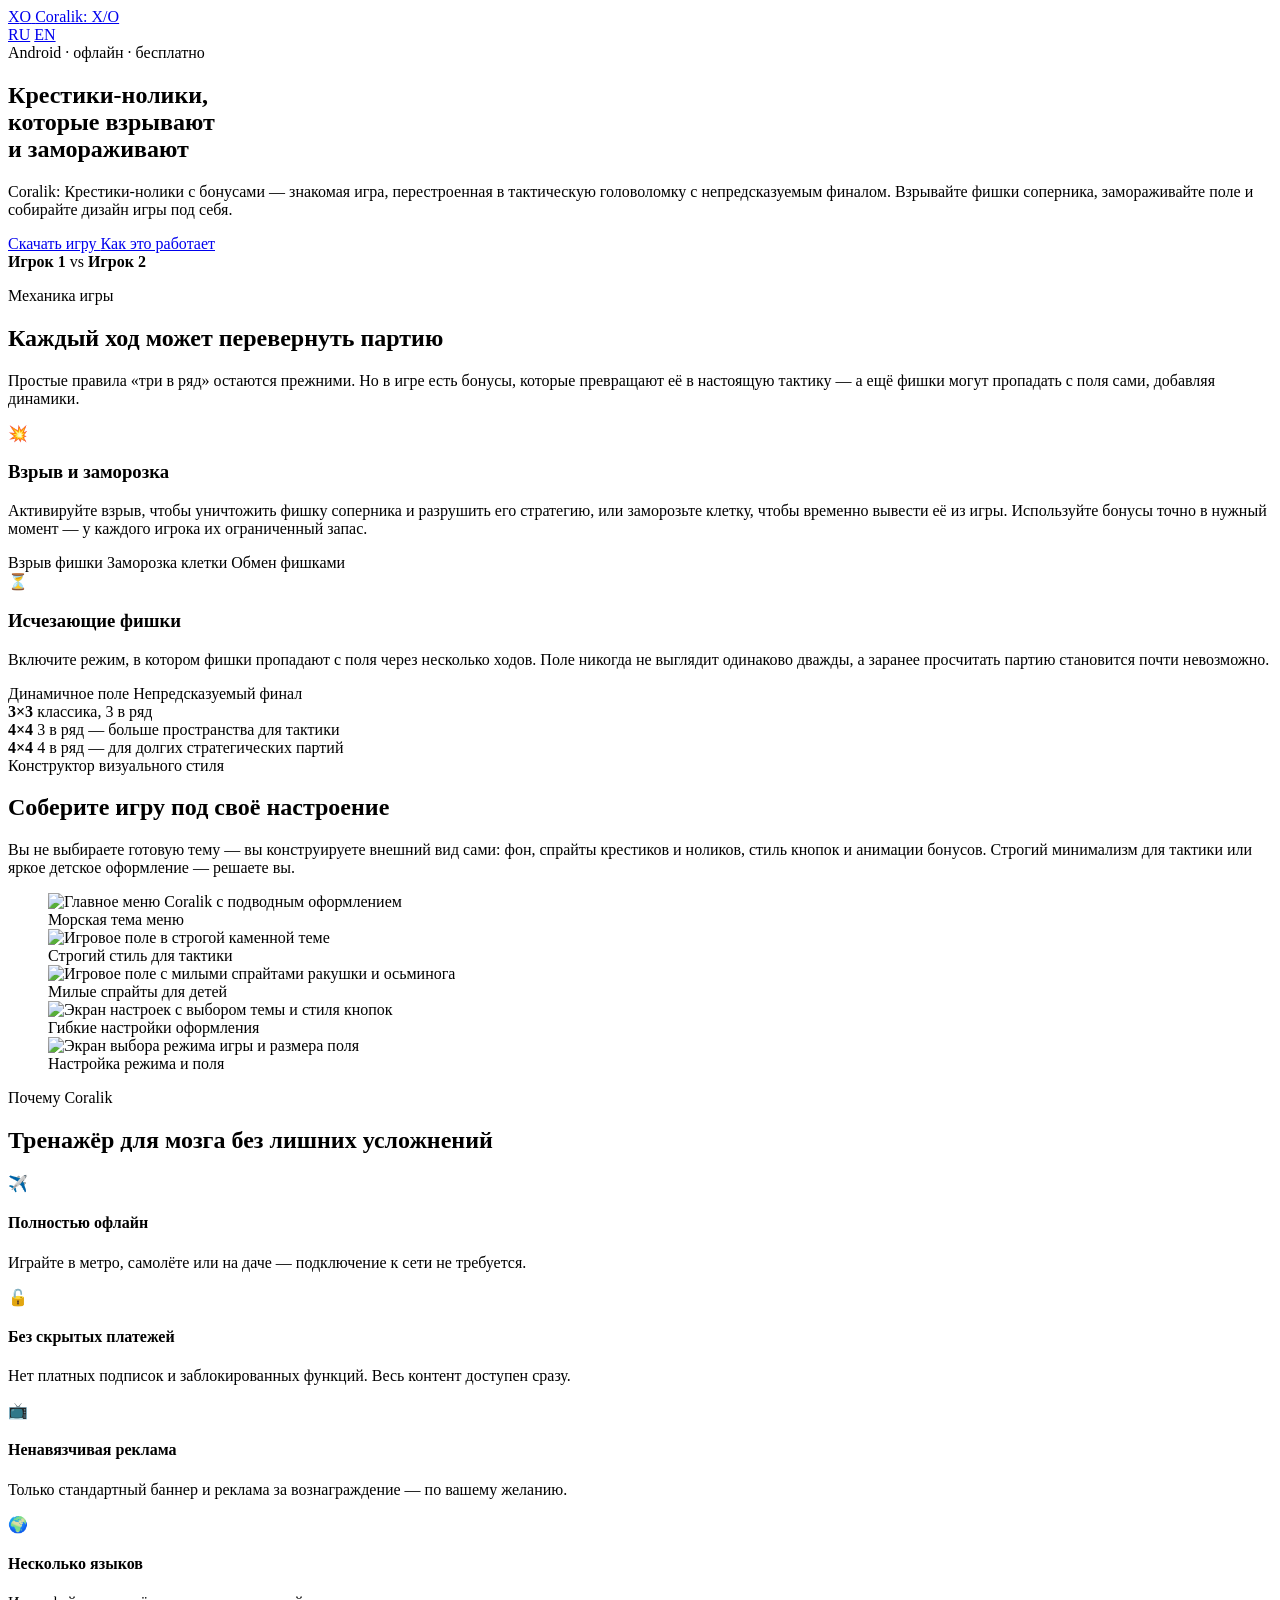
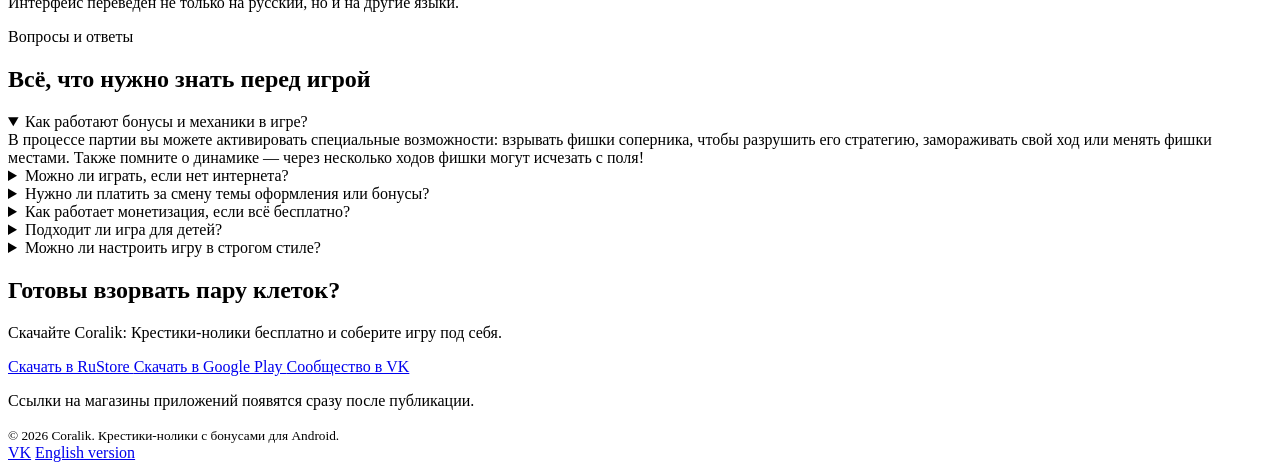
==== index.html @ 9062f8bc "Add files via upload" ====
<!doctype html>
<html lang="ru">
<head>
<meta charset="utf-8">
<meta name="viewport" content="width=device-width, initial-scale=1">
<title>Coralik: Крестики-нолики — тактическая головоломка с бонусами</title>
<meta name="description" content="Coralik: Крестики-нолики — переосмысление классики с бонусами (взрыв, заморозка, обмен), полностью настраиваемым дизайном и игрой офлайн. Бесплатно, без скрытых платежей.">
<link rel="icon" href="data:,">
<link rel="alternate" hreflang="ru" href="index.html">
<link rel="alternate" hreflang="en" href="en.html">
<link rel="preconnect" href="https://fonts.googleapis.com">
<link rel="preconnect" href="https://fonts.gstatic.com" crossorigin>
<link href="https://fonts.googleapis.com/css2?family=Baloo+2:wght@500;700;800&family=Inter:wght@400;500;600;700&display=swap" rel="stylesheet">
<link rel="stylesheet" href="assets/style.css">
</head>
<body>

<header class="site-header">
  <div class="wrap">
    <a class="brand" href="#top">
      <span class="brand-mark"><span>X</span><span>O</span></span>
      <span class="brand-text">Coralik: X/O</span>
    </a>
    <nav class="lang-switch" aria-label="Выбор языка">
      <a href="index.html" class="active">RU</a>
      <a href="en.html">EN</a>
    </nav>
  </div>
</header>

<main id="top">

  <!-- ===================== HERO ===================== -->
  <section class="hero">
    <div class="wrap">
      <div class="hero-copy">
        <span class="eyebrow">Android · офлайн · бесплатно</span>
        <h1>Крестики-нолики,<br>которые <span class="hl">взрывают</span><br>и <span class="hl2">замораживают</span></h1>
        <p class="hero-sub">
          Coralik: Крестики-нолики с бонусами — знакомая игра, перестроенная в тактическую
          головоломку с непредсказуемым финалом. Взрывайте фишки соперника, замораживайте
          поле и собирайте дизайн игры под себя.
        </p>
        <div class="cta-row">
          <a class="btn btn-primary" href="#download">
            Скачать игру
          </a>
          <a class="btn btn-secondary" href="#how-it-works">
            Как это работает
          </a>
        </div>
      </div>

      <div class="demo-stage">
        <div class="demo-card">
          <div class="demo-label"><b>Игрок 1</b> vs <b>Игрок 2</b></div>
          <div class="demo-board" data-demo-board
               data-messages='["Обычный ход — как в классике…","…но у каждого есть бонусы.","Поле почти заполнено.","Взрыв! Фишка соперника уничтожена.","Заморозка остужает клетку на пару ходов.","И раунд начинается снова."]'>
            <div class="demo-cell"></div>
            <div class="demo-cell"></div>
            <div class="demo-cell"></div>
            <div class="demo-cell"></div>
            <div class="demo-cell"></div>
            <div class="demo-cell"></div>
            <div class="demo-cell"></div>
            <div class="demo-cell"></div>
            <div class="demo-cell"></div>
          </div>
          <p class="demo-footnote"></p>
        </div>
      </div>
    </div>
  </section>

  <div class="wrap"><div class="divider"></div></div>

  <!-- ===================== HOW IT WORKS / BONUSES ===================== -->
  <section id="how-it-works">
    <div class="wrap">
      <div class="section-head">
        <span class="eyebrow">Механика игры</span>
        <h2>Каждый ход может перевернуть партию</h2>
        <p>
          Простые правила «три в ряд» остаются прежними. Но в игре есть бонусы,
          которые превращают её в настоящую тактику — а ещё фишки могут пропадать
          с поля сами, добавляя динамики.
        </p>
      </div>

      <div class="modes-grid">
        <div class="mode-card solo">
          <div class="mode-icon">💥</div>
          <h3>Взрыв и заморозка</h3>
          <p>
            Активируйте взрыв, чтобы уничтожить фишку соперника и разрушить его стратегию,
            или заморозьте клетку, чтобы временно вывести её из игры. Используйте бонусы
            точно в нужный момент — у каждого игрока их ограниченный запас.
          </p>
          <div class="tag-row">
            <span class="tag">Взрыв фишки</span>
            <span class="tag">Заморозка клетки</span>
            <span class="tag">Обмен фишками</span>
          </div>
        </div>
        <div class="mode-card duo">
          <div class="mode-icon">⏳</div>
          <h3>Исчезающие фишки</h3>
          <p>
            Включите режим, в котором фишки пропадают с поля через несколько ходов.
            Поле никогда не выглядит одинаково дважды, а заранее просчитать партию
            становится почти невозможно.
          </p>
          <div class="tag-row">
            <span class="tag">Динамичное поле</span>
            <span class="tag">Непредсказуемый финал</span>
          </div>
        </div>
      </div>

      <div class="board-sizes">
        <div class="size-pill">
          <div class="grid-mini" style="grid-template-columns:repeat(3,1fr)">
            <div></div><div></div><div></div>
            <div></div><div></div><div></div>
            <div></div><div></div><div></div>
          </div>
          <b>3×3</b>
          <span>классика, 3 в ряд</span>
        </div>
        <div class="size-pill">
          <div class="grid-mini" style="grid-template-columns:repeat(4,1fr)">
            <div></div><div></div><div></div><div></div>
            <div></div><div></div><div></div><div></div>
            <div></div><div></div><div></div><div></div>
            <div></div><div></div><div></div><div></div>
          </div>
          <b>4×4</b>
          <span>3 в ряд — больше пространства для тактики</span>
        </div>
        <div class="size-pill">
          <div class="grid-mini" style="grid-template-columns:repeat(4,1fr)">
            <div></div><div></div><div></div><div></div>
            <div></div><div></div><div></div><div></div>
            <div></div><div></div><div></div><div></div>
            <div></div><div></div><div></div><div></div>
          </div>
          <b>4×4</b>
          <span>4 в ряд — для долгих стратегических партий</span>
        </div>
      </div>
    </div>
  </section>

  <div class="wrap"><div class="divider"></div></div>

  <!-- ===================== VISUAL CONSTRUCTOR ===================== -->
  <section id="design">
    <div class="wrap">
      <div class="section-head">
        <span class="eyebrow">Конструктор визуального стиля</span>
        <h2>Соберите игру под своё настроение</h2>
        <p>
          Вы не выбираете готовую тему — вы конструируете внешний вид сами: фон, спрайты
          крестиков и ноликов, стиль кнопок и анимации бонусов. Строгий минимализм для
          тактики или яркое детское оформление — решаете вы.
        </p>
      </div>

      <figure class="studio-rail">
        <div class="studio-card">
          <img src="assets/screenshot-menu.jpg" alt="Главное меню Coralik с подводным оформлением" loading="lazy">
          <figcaption>Морская тема меню</figcaption>
        </div>
        <div class="studio-card">
          <img src="assets/screenshot-dark.jpg" alt="Игровое поле в строгой каменной теме" loading="lazy">
          <figcaption>Строгий стиль для тактики</figcaption>
        </div>
        <div class="studio-card">
          <img src="assets/screenshot-cute.jpg" alt="Игровое поле с милыми спрайтами ракушки и осьминога" loading="lazy">
          <figcaption>Милые спрайты для детей</figcaption>
        </div>
        <div class="studio-card">
          <img src="assets/screenshot-settings.jpg" alt="Экран настроек с выбором темы и стиля кнопок" loading="lazy">
          <figcaption>Гибкие настройки оформления</figcaption>
        </div>
        <div class="studio-card">
          <img src="assets/screenshot-gamesetup.jpg" alt="Экран выбора режима игры и размера поля" loading="lazy">
          <figcaption>Настройка режима и поля</figcaption>
        </div>
      </figure>
    </div>
  </section>

  <div class="wrap"><div class="divider"></div></div>

  <!-- ===================== PERKS ===================== -->
  <section id="perks">
    <div class="wrap">
      <div class="section-head">
        <span class="eyebrow">Почему Coralik</span>
        <h2>Тренажёр для мозга без лишних усложнений</h2>
      </div>

      <div class="perks-grid">
        <div class="perk">
          <span class="perk-icon">✈️</span>
          <h4>Полностью офлайн</h4>
          <p>Играйте в метро, самолёте или на даче — подключение к сети не требуется.</p>
        </div>
        <div class="perk">
          <span class="perk-icon">🔓</span>
          <h4>Без скрытых платежей</h4>
          <p>Нет платных подписок и заблокированных функций. Весь контент доступен сразу.</p>
        </div>
        <div class="perk">
          <span class="perk-icon">📺</span>
          <h4>Ненавязчивая реклама</h4>
          <p>Только стандартный баннер и реклама за вознаграждение — по вашему желанию.</p>
        </div>
        <div class="perk">
          <span class="perk-icon">🌍</span>
          <h4>Несколько языков</h4>
          <p>Интерфейс переведён не только на русский, но и на другие языки.</p>
        </div>
      </div>
    </div>
  </section>

  <div class="wrap"><div class="divider"></div></div>

  <!-- ===================== FAQ ===================== -->
  <section id="faq">
    <div class="wrap">
      <div class="section-head">
        <span class="eyebrow">Вопросы и ответы</span>
        <h2>Всё, что нужно знать перед игрой</h2>
      </div>

      <div class="faq-list">
        <details class="faq-item" open>
          <summary>Как работают бонусы и механики в игре?<span class="plus"></span></summary>
          <div class="faq-body">
            В процессе партии вы можете активировать специальные возможности: взрывать фишки
            соперника, чтобы разрушить его стратегию, замораживать свой ход или менять фишки
            местами. Также помните о динамике — через несколько ходов фишки могут исчезать с поля!
          </div>
        </details>
        <details class="faq-item">
          <summary>Можно ли играть, если нет интернета?<span class="plus"></span></summary>
          <div class="faq-body">
            Да, игра полностью автономна. Вы можете спокойно играть в метро, самолёте или
            за городом в режиме офлайн.
          </div>
        </details>
        <details class="faq-item">
          <summary>Нужно ли платить за смену темы оформления или бонусы?<span class="plus"></span></summary>
          <div class="faq-body">
            Нет, абсолютно весь контент в игре бесплатный. В приложении нет встроенных покупок,
            скрытых платежей или платных подписок — все функции доступны сразу.
          </div>
        </details>
        <details class="faq-item">
          <summary>Как работает монетизация, если всё бесплатно?<span class="plus"></span></summary>
          <div class="faq-body">
            Монетизация в игре минимизирована и максимально комфортна для игрока. Есть только
            стандартный баннер и реклама за вознаграждение, которая используется очень редко.
          </div>
        </details>
        <details class="faq-item">
          <summary>Подходит ли игра для детей?<span class="plus"></span></summary>
          <div class="faq-body">
            В игре не содержится запрещённого контента. Вы можете легко переключить спрайты и
            фон на детские варианты милого оформления. Тем не менее в игре присутствует реклама,
            поэтому контроль со стороны взрослых всё-таки требуется.
          </div>
        </details>
        <details class="faq-item">
          <summary>Можно ли настроить игру в строгом стиле?<span class="plus"></span></summary>
          <div class="faq-body">
            Конечно! Если вы любите сосредоточиться на тактике или устали от обилия цветов,
            выберите строгие элементы интерфейса, чтобы сделать графику минималистичной и стильной.
          </div>
        </details>
      </div>
    </div>
  </section>

  <!-- ===================== DOWNLOAD / FOOTER CTA ===================== -->
  <section id="download">
    <div class="wrap">
      <div class="footer-cta">
        <h2>Готовы взорвать пару клеток?</h2>
        <p>Скачайте Coralik: Крестики-нолики бесплатно и соберите игру под себя.</p>
        <div class="store-row">
          <a class="btn btn-primary" href="#" data-store="rustore">
            Скачать в RuStore
          </a>
          <a class="btn btn-secondary" href="#" data-store="googleplay">
            Скачать в Google Play
          </a>
          <a class="btn btn-ghost" href="https://vk.com/coralik_game" target="_blank" rel="noopener">
            Сообщество в VK
          </a>
        </div>
        <p class="store-note">Ссылки на магазины приложений появятся сразу после публикации.</p>
      </div>
    </div>
  </section>

</main>

<footer class="site-footer">
  <div class="wrap">
    <small>© 2026 Coralik. Крестики-нолики с бонусами для Android.</small>
    <div class="footer-links">
      <a href="https://vk.com/coralik_game" target="_blank" rel="noopener">VK</a>
      <a href="en.html">English version</a>
    </div>
  </div>
</footer>

<script src="assets/demo.js"></script>
</body>
</html>
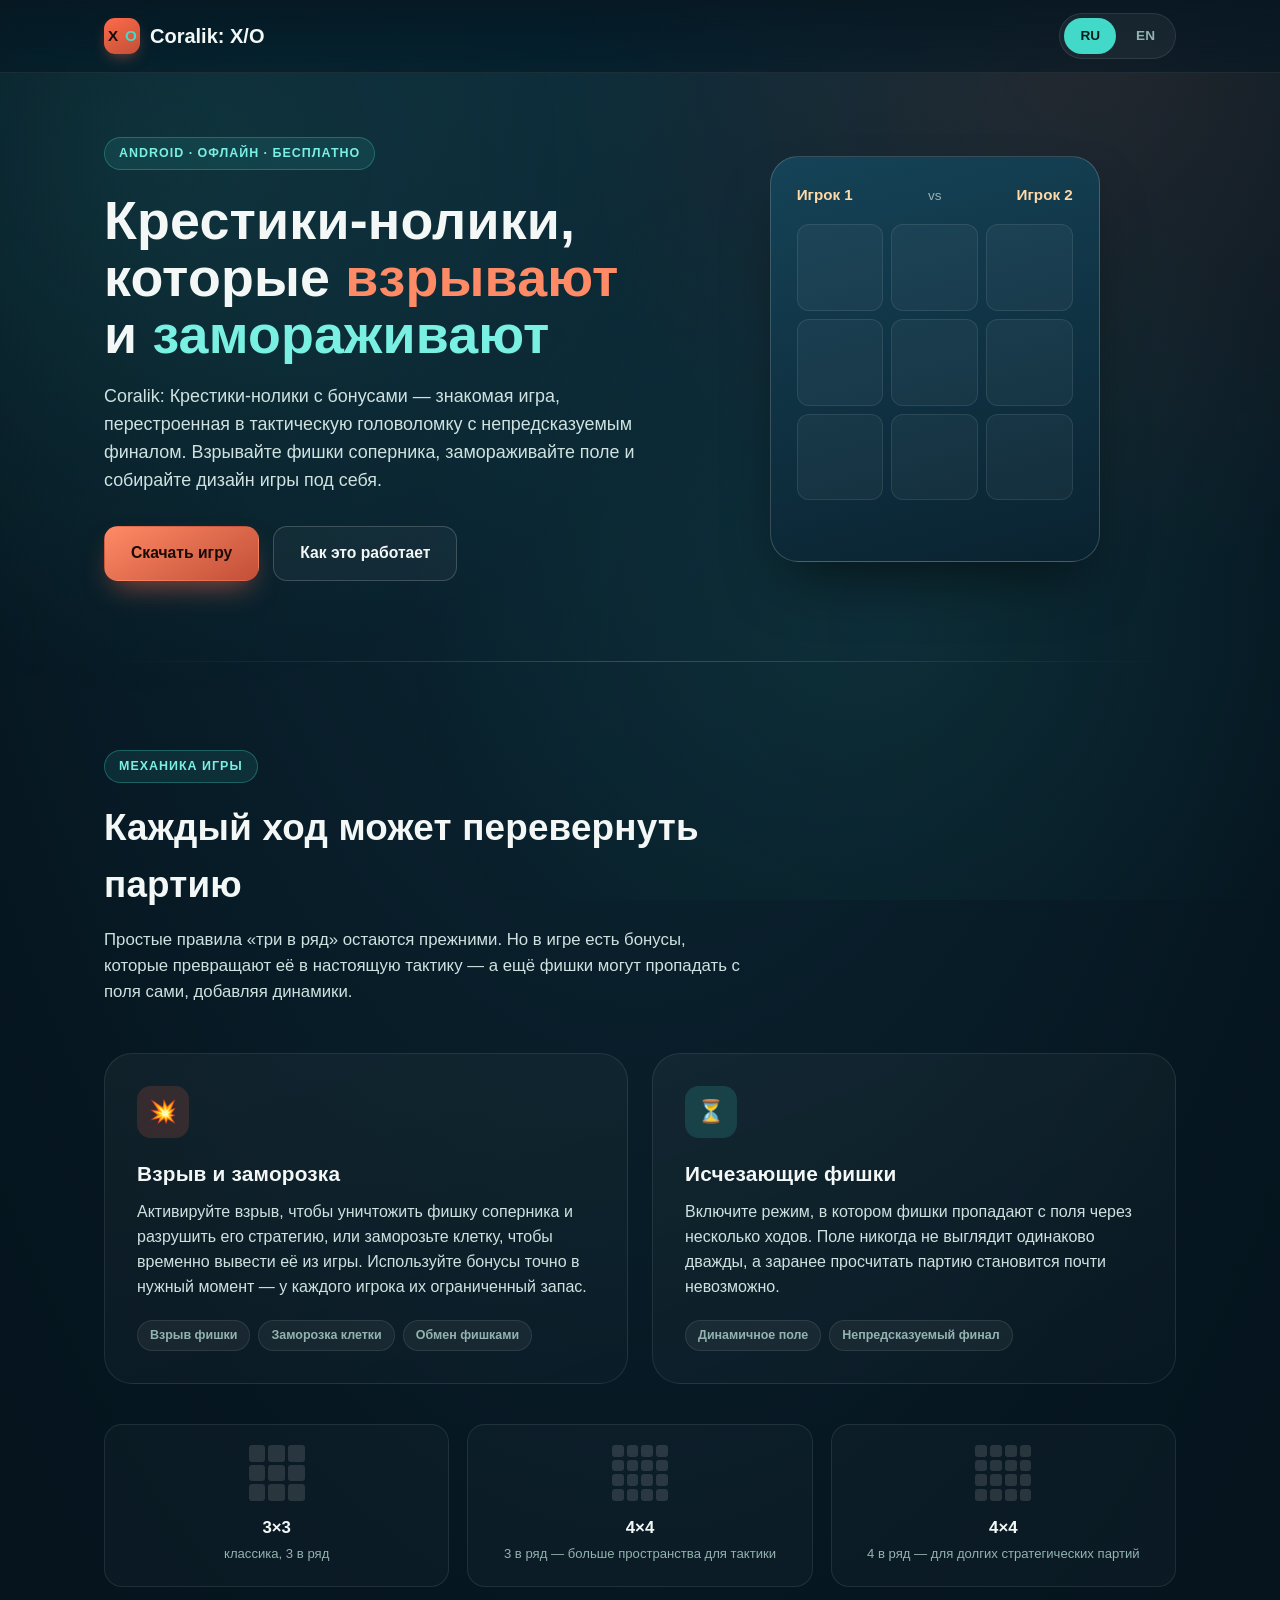
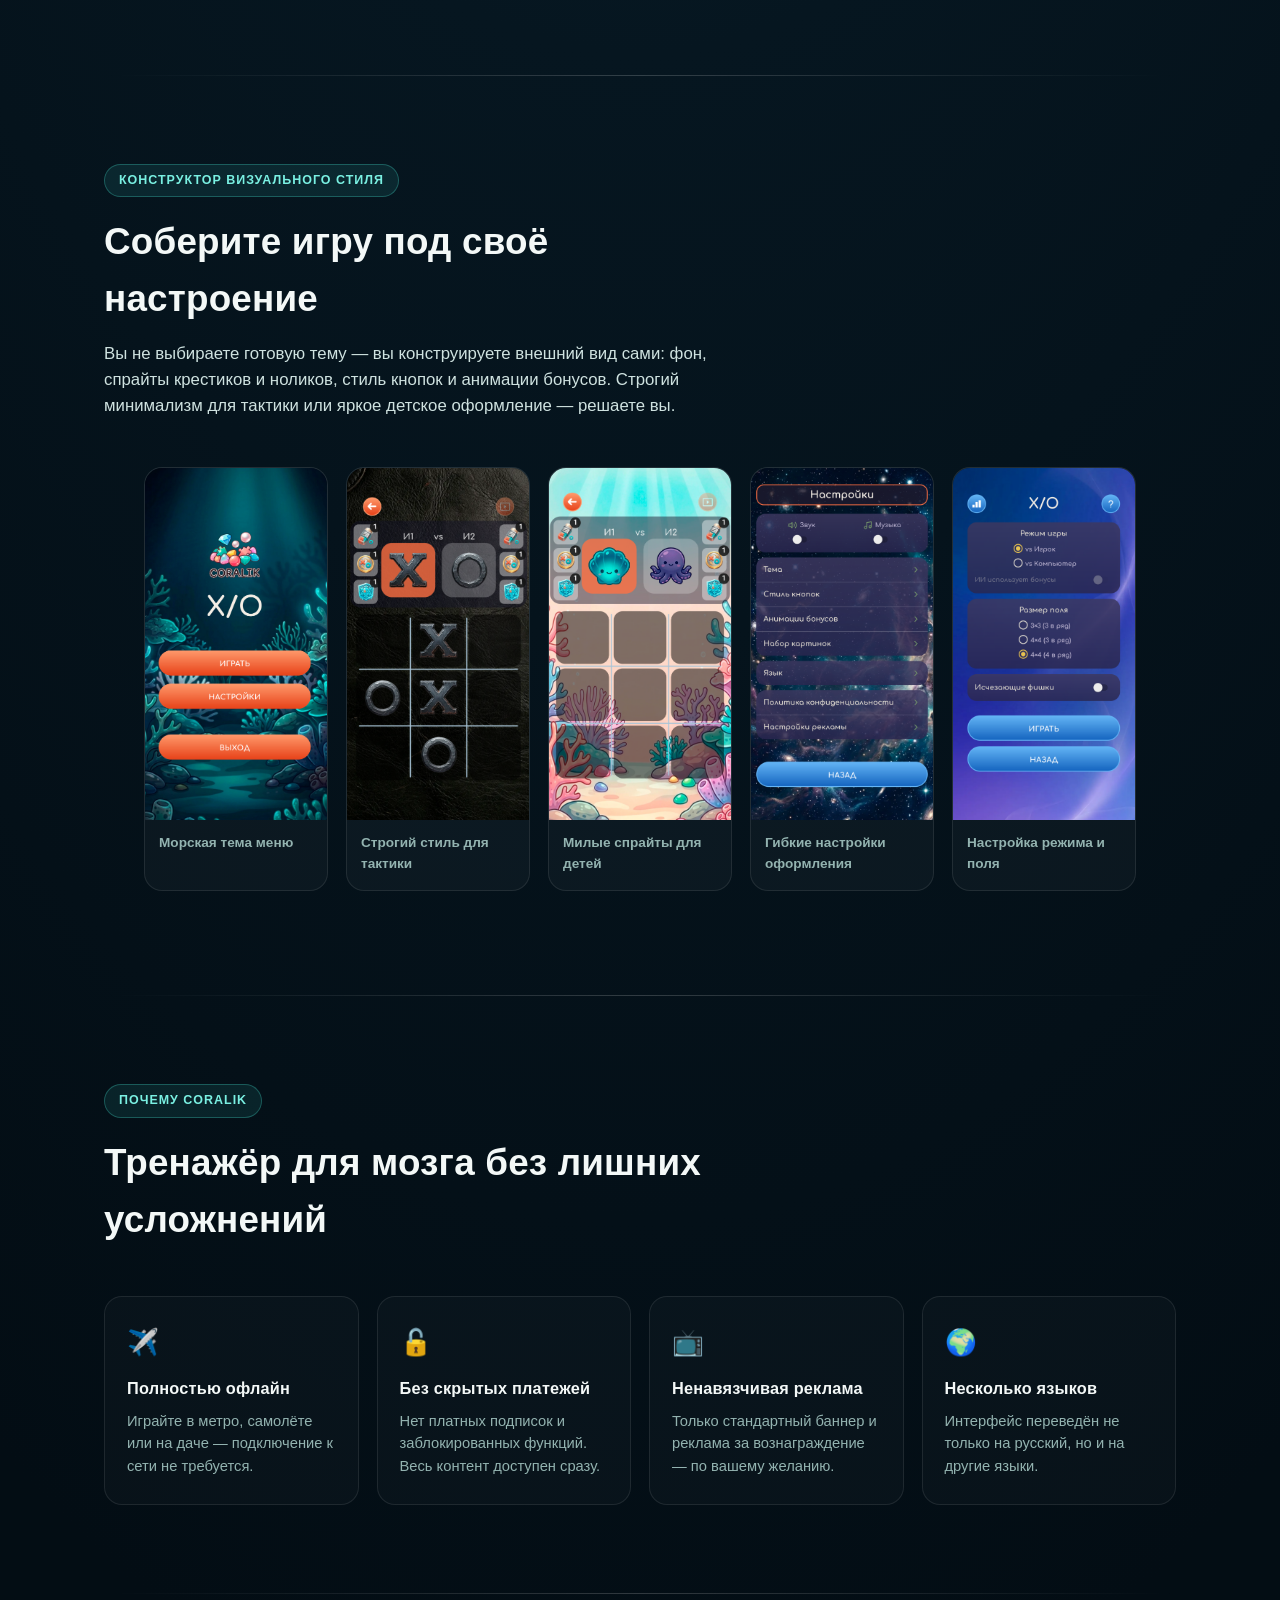
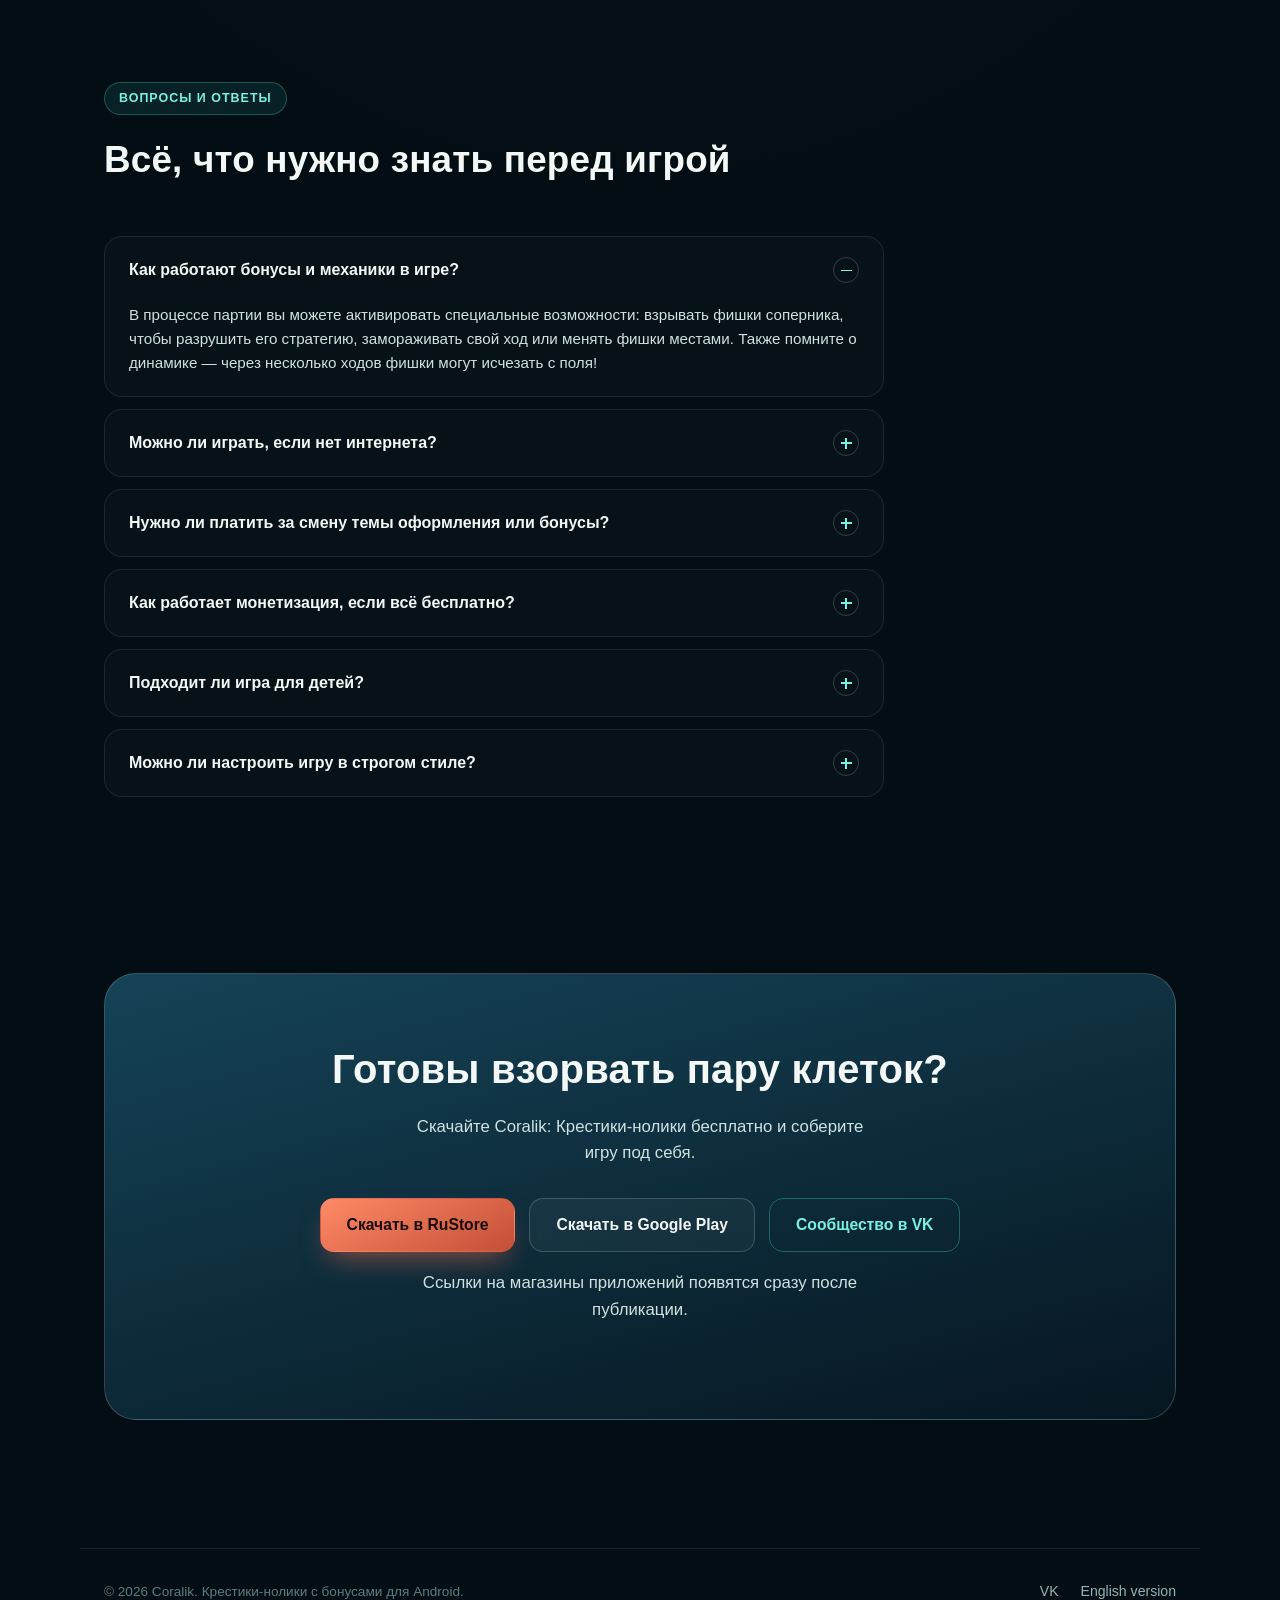
==== commit 7361fb29: "Update index.html" ====
--- a/index.html
+++ b/index.html
@@ -168,23 +168,23 @@
 
       <figure class="studio-rail">
         <div class="studio-card">
-          <img src="assets/screenshot-menu.jpg" alt="Главное меню Coralik с подводным оформлением" loading="lazy">
+          <img src="assets/screenshot-menu.png" alt="Главное меню Coralik с подводным оформлением" loading="lazy">
           <figcaption>Морская тема меню</figcaption>
         </div>
         <div class="studio-card">
-          <img src="assets/screenshot-dark.jpg" alt="Игровое поле в строгой каменной теме" loading="lazy">
+          <img src="assets/screenshot-dark.png" alt="Игровое поле в строгой каменной теме" loading="lazy">
           <figcaption>Строгий стиль для тактики</figcaption>
         </div>
         <div class="studio-card">
-          <img src="assets/screenshot-cute.jpg" alt="Игровое поле с милыми спрайтами ракушки и осьминога" loading="lazy">
+          <img src="assets/screenshot-cute.png" alt="Игровое поле с милыми спрайтами ракушки и осьминога" loading="lazy">
           <figcaption>Милые спрайты для детей</figcaption>
         </div>
         <div class="studio-card">
-          <img src="assets/screenshot-settings.jpg" alt="Экран настроек с выбором темы и стиля кнопок" loading="lazy">
+          <img src="assets/screenshot-settings.png" alt="Экран настроек с выбором темы и стиля кнопок" loading="lazy">
           <figcaption>Гибкие настройки оформления</figcaption>
         </div>
         <div class="studio-card">
-          <img src="assets/screenshot-gamesetup.jpg" alt="Экран выбора режима игры и размера поля" loading="lazy">
+          <img src="assets/screenshot-gamesetup.png" alt="Экран выбора режима игры и размера поля" loading="lazy">
           <figcaption>Настройка режима и поля</figcaption>
         </div>
       </figure>
--- a/assets/style.css
+++ b/assets/style.css
@@ -0,0 +1,704 @@
+/* ===========================================================
+   Coralik: X/O — site stylesheet
+   Theme: deep-sea glow. Coral orange + frost teal accents
+   on a dark ocean backdrop, echoing the in-app palette.
+   =========================================================== */
+
+:root{
+  --ocean-950: #061620;
+  --ocean-900: #0a2230;
+  --ocean-800: #0f3140;
+  --ocean-700: #154357;
+  --ocean-600: #1c5670;
+
+  --coral: #ff6b4a;
+  --coral-bright: #ff8a66;
+  --coral-dim: #c24f37;
+
+  --frost: #42d9c8;
+  --frost-bright: #7af0e2;
+
+  --sand: #ffd9a8;
+
+  --ink-0: #f3f8f7;
+  --ink-1: #cfe2e0;
+  --ink-2: #93b3b0;
+  --ink-3: #5d7d7c;
+
+  --line: rgba(255,255,255,0.09);
+  --line-bright: rgba(255,255,255,0.18);
+
+  --font-display: "Baloo 2", "Nunito", sans-serif;
+  --font-body: "Inter", "Segoe UI", sans-serif;
+
+  --radius-lg: 28px;
+  --radius-md: 18px;
+  --radius-sm: 12px;
+
+  --shadow-deep: 0 30px 60px -20px rgba(0,0,0,0.55);
+}
+
+*{ box-sizing: border-box; }
+
+@media (prefers-reduced-motion: reduce){
+  *{ animation-duration: 0.001ms !important; animation-iteration-count: 1 !important; transition-duration: 0.001ms !important; }
+}
+
+html{ scroll-behavior: smooth; }
+
+body{
+  margin: 0;
+  background: radial-gradient(ellipse 120% 80% at 50% -10%, var(--ocean-800) 0%, var(--ocean-950) 55%, #030d14 100%);
+  color: var(--ink-1);
+  font-family: var(--font-body);
+  font-size: 16px;
+  line-height: 1.55;
+  -webkit-font-smoothing: antialiased;
+  overflow-x: hidden;
+}
+
+/* Ambient coral-reef caustic glow, fixed behind content */
+body::before{
+  content: "";
+  position: fixed;
+  inset: 0;
+  z-index: -1;
+  background:
+    radial-gradient(circle at 12% 18%, rgba(66,217,200,0.10), transparent 40%),
+    radial-gradient(circle at 85% 6%, rgba(255,107,74,0.10), transparent 38%),
+    radial-gradient(circle at 70% 70%, rgba(66,217,200,0.07), transparent 45%);
+  pointer-events: none;
+}
+
+a{ color: inherit; }
+
+h1,h2,h3,h4{
+  font-family: var(--font-display);
+  font-weight: 700;
+  margin: 0;
+  color: var(--ink-0);
+  letter-spacing: 0.2px;
+}
+
+p{ margin: 0; }
+
+img{ max-width: 100%; display: block; }
+
+.visually-hidden{
+  position: absolute !important;
+  width: 1px; height: 1px;
+  overflow: hidden;
+  clip: rect(0 0 0 0);
+  white-space: nowrap;
+}
+
+:focus-visible{
+  outline: 2px solid var(--frost-bright);
+  outline-offset: 3px;
+  border-radius: 6px;
+}
+
+.wrap{
+  max-width: 1120px;
+  margin: 0 auto;
+  padding: 0 24px;
+}
+
+/* ---------------- Header ---------------- */
+
+.site-header{
+  position: sticky;
+  top: 0;
+  z-index: 40;
+  backdrop-filter: blur(14px) saturate(140%);
+  background: linear-gradient(to bottom, rgba(6,22,32,0.86), rgba(6,22,32,0.55));
+  border-bottom: 1px solid var(--line);
+}
+
+.site-header .wrap{
+  display: flex;
+  align-items: center;
+  justify-content: space-between;
+  height: 72px;
+}
+
+.brand{
+  display: flex;
+  align-items: center;
+  gap: 10px;
+  font-family: var(--font-display);
+  font-size: 1.25rem;
+  font-weight: 700;
+  color: var(--ink-0);
+  text-decoration: none;
+}
+
+.brand-mark{
+  width: 36px; height: 36px;
+  border-radius: 11px;
+  background: linear-gradient(150deg, var(--coral) 0%, var(--coral-dim) 100%);
+  display: grid;
+  grid-template-columns: 1fr 1fr;
+  place-items: center;
+  font-size: 0.95rem;
+  font-weight: 800;
+  color: #1a0a05;
+  box-shadow: 0 6px 16px -6px rgba(255,107,74,0.6);
+}
+.brand-mark span:first-child{ color: #1a0a05; }
+.brand-mark span:last-child{ color: var(--frost); }
+
+.lang-switch{
+  display: flex;
+  gap: 4px;
+  background: rgba(255,255,255,0.05);
+  border: 1px solid var(--line);
+  border-radius: 999px;
+  padding: 4px;
+}
+
+.lang-switch a{
+  padding: 7px 16px;
+  border-radius: 999px;
+  font-size: 0.85rem;
+  font-weight: 600;
+  text-decoration: none;
+  color: var(--ink-2);
+  transition: background 0.2s, color 0.2s;
+}
+
+.lang-switch a.active{
+  background: var(--frost);
+  color: #06201c;
+}
+
+.lang-switch a:not(.active):hover{
+  color: var(--ink-0);
+  background: rgba(255,255,255,0.06);
+}
+
+/* ---------------- Hero ---------------- */
+
+.hero{
+  padding: 64px 0 80px;
+}
+
+.hero .wrap{
+  display: grid;
+  grid-template-columns: 1.05fr 0.95fr;
+  gap: 56px;
+  align-items: center;
+}
+
+.eyebrow{
+  display: inline-flex;
+  align-items: center;
+  gap: 8px;
+  font-size: 0.78rem;
+  font-weight: 700;
+  letter-spacing: 0.08em;
+  text-transform: uppercase;
+  color: var(--frost-bright);
+  background: rgba(66,217,200,0.1);
+  border: 1px solid rgba(66,217,200,0.3);
+  padding: 6px 14px;
+  border-radius: 999px;
+  margin-bottom: 22px;
+}
+
+.hero h1{
+  font-size: clamp(2.4rem, 4.2vw, 3.6rem);
+  line-height: 1.06;
+  margin-bottom: 20px;
+}
+
+.hero h1 .hl{ color: var(--coral-bright); }
+.hero h1 .hl2{ color: var(--frost-bright); }
+
+.hero-sub{
+  font-size: 1.12rem;
+  color: var(--ink-1);
+  max-width: 540px;
+  margin-bottom: 32px;
+}
+
+.cta-row{
+  display: flex;
+  flex-wrap: wrap;
+  gap: 14px;
+}
+
+.btn{
+  display: inline-flex;
+  align-items: center;
+  gap: 10px;
+  padding: 14px 26px;
+  border-radius: 14px;
+  font-weight: 700;
+  font-size: 0.98rem;
+  text-decoration: none;
+  border: 1px solid transparent;
+  cursor: pointer;
+  transition: transform 0.15s ease, box-shadow 0.15s ease, background 0.15s ease;
+}
+
+.btn:hover{ transform: translateY(-2px); }
+.btn:active{ transform: translateY(0); }
+
+.btn-primary{
+  background: linear-gradient(150deg, var(--coral-bright), var(--coral-dim));
+  color: #1a0a05;
+  box-shadow: 0 14px 28px -10px rgba(255,107,74,0.55);
+}
+.btn-primary:hover{ box-shadow: 0 18px 34px -10px rgba(255,107,74,0.7); }
+
+.btn-secondary{
+  background: rgba(255,255,255,0.04);
+  border-color: var(--line-bright);
+  color: var(--ink-0);
+}
+.btn-secondary:hover{ background: rgba(255,255,255,0.09); }
+
+.btn-ghost{
+  background: transparent;
+  color: var(--frost-bright);
+  border-color: rgba(66,217,200,0.35);
+}
+.btn-ghost:hover{ background: rgba(66,217,200,0.08); }
+
+.btn-icon{ width: 20px; height: 20px; flex-shrink: 0; }
+
+/* ---- Hero live demo board (signature element) ---- */
+
+.demo-stage{
+  position: relative;
+  display: flex;
+  justify-content: center;
+}
+
+.demo-card{
+  position: relative;
+  width: min(330px, 100%);
+  background: linear-gradient(165deg, var(--ocean-700), var(--ocean-900));
+  border: 1px solid var(--line-bright);
+  border-radius: var(--radius-lg);
+  padding: 26px;
+  box-shadow: var(--shadow-deep);
+}
+
+.demo-label{
+  display: flex;
+  justify-content: space-between;
+  align-items: baseline;
+  margin-bottom: 18px;
+  font-family: var(--font-display);
+  color: var(--ink-2);
+  font-size: 0.85rem;
+}
+
+.demo-label b{ color: var(--sand); font-size: 0.95rem; }
+
+.demo-board{
+  display: grid;
+  grid-template-columns: repeat(3, 1fr);
+  grid-template-rows: repeat(3, 1fr);
+  gap: 8px;
+  aspect-ratio: 1;
+}
+
+.demo-cell{
+  position: relative;
+  background: rgba(255,255,255,0.04);
+  border: 1px solid var(--line);
+  border-radius: 12px;
+  display: grid;
+  place-items: center;
+  font-family: var(--font-display);
+  font-size: clamp(1.6rem, 6vw, 2.1rem);
+  font-weight: 800;
+  overflow: hidden;
+}
+
+.demo-cell .mark{
+  display: inline-block;
+  transform: scale(0);
+  transition: transform 0.25s cubic-bezier(.34,1.56,.64,1);
+}
+.demo-cell.show .mark{ transform: scale(1); }
+
+.demo-cell .mark.x{ color: var(--coral-bright); }
+.demo-cell .mark.o{ color: var(--frost-bright); }
+
+.demo-cell.frozen{
+  background: linear-gradient(160deg, rgba(66,217,200,0.35), rgba(66,217,200,0.08));
+  border-color: rgba(122,240,226,0.6);
+}
+.demo-cell.frozen::after{
+  content: "❄";
+  position: absolute;
+  font-size: 1.1rem;
+  color: var(--frost-bright);
+  opacity: 0.9;
+}
+
+.demo-cell.boom{
+  animation: boom-flash 0.55s ease-out;
+}
+@keyframes boom-flash{
+  0%{ background: rgba(255,107,74,0.05); }
+  35%{ background: rgba(255,138,102,0.65); box-shadow: 0 0 26px 6px rgba(255,107,74,0.55) inset; }
+  100%{ background: rgba(255,255,255,0.04); }
+}
+
+.demo-footnote{
+  margin-top: 16px;
+  font-size: 0.82rem;
+  color: var(--ink-2);
+  text-align: center;
+  min-height: 1.4em;
+}
+
+.demo-bubbles span{
+  position: absolute;
+  border-radius: 50%;
+  background: radial-gradient(circle at 35% 30%, rgba(255,255,255,0.5), rgba(122,240,226,0.06));
+  opacity: 0.5;
+  animation: float-up 7s linear infinite;
+}
+
+@keyframes float-up{
+  0%{ transform: translateY(0); opacity: 0; }
+  10%{ opacity: 0.55; }
+  90%{ opacity: 0.35; }
+  100%{ transform: translateY(-340px); opacity: 0; }
+}
+
+/* ---------------- Section scaffolding ---------------- */
+
+section{ padding: 88px 0; position: relative; }
+
+.section-head{
+  max-width: 640px;
+  margin: 0 0 48px;
+}
+
+.section-head .eyebrow{ margin-bottom: 16px; }
+
+.section-head h2{
+  font-size: clamp(1.7rem, 3vw, 2.3rem);
+  margin-bottom: 14px;
+}
+
+.section-head p{
+  color: var(--ink-1);
+  font-size: 1.05rem;
+}
+
+.divider{
+  height: 1px;
+  background: linear-gradient(to right, transparent, var(--line-bright), transparent);
+  margin: 0;
+}
+
+/* ---------------- Studio / customize gallery ---------------- */
+
+.studio-rail{
+  display: grid;
+  grid-template-columns: repeat(5, minmax(140px, 1fr));
+  gap: 18px;
+}
+
+.studio-card{
+  background: rgba(255,255,255,0.03);
+  border: 1px solid var(--line);
+  border-radius: var(--radius-md);
+  overflow: hidden;
+  transition: border-color 0.2s, transform 0.2s;
+}
+
+.studio-card:hover{
+  border-color: rgba(66,217,200,0.4);
+  transform: translateY(-4px);
+}
+
+.studio-card img{
+  width: 100%;
+  aspect-ratio: 9 / 17.4;
+  object-fit: cover;
+  background: var(--ocean-900);
+}
+
+.studio-card figcaption{
+  padding: 12px 14px 16px;
+  font-size: 0.85rem;
+  color: var(--ink-2);
+  font-weight: 600;
+}
+
+/* ---------------- Modes ---------------- */
+
+.modes-grid{
+  display: grid;
+  grid-template-columns: 1fr 1fr;
+  gap: 24px;
+}
+
+.mode-card{
+  background: linear-gradient(160deg, rgba(255,255,255,0.045), rgba(255,255,255,0.015));
+  border: 1px solid var(--line);
+  border-radius: var(--radius-lg);
+  padding: 32px;
+}
+
+.mode-card .mode-icon{
+  width: 52px; height: 52px;
+  border-radius: 14px;
+  display: grid;
+  place-items: center;
+  margin-bottom: 20px;
+  font-size: 1.4rem;
+}
+
+.mode-card.solo .mode-icon{ background: rgba(255,107,74,0.16); color: var(--coral-bright); }
+.mode-card.duo .mode-icon{ background: rgba(66,217,200,0.16); color: var(--frost-bright); }
+
+.mode-card h3{ font-size: 1.3rem; margin-bottom: 10px; }
+.mode-card p{ color: var(--ink-1); }
+
+.tag-row{
+  display: flex;
+  flex-wrap: wrap;
+  gap: 8px;
+  margin-top: 20px;
+}
+
+.tag{
+  font-size: 0.78rem;
+  font-weight: 600;
+  padding: 5px 12px;
+  border-radius: 999px;
+  background: rgba(255,255,255,0.05);
+  border: 1px solid var(--line);
+  color: var(--ink-2);
+}
+
+/* ---------------- Board sizes strip ---------------- */
+
+.board-sizes{
+  display: grid;
+  grid-template-columns: repeat(3, 1fr);
+  gap: 18px;
+  margin-top: 40px;
+}
+
+.size-pill{
+  border: 1px solid var(--line);
+  border-radius: var(--radius-md);
+  padding: 20px;
+  text-align: center;
+  background: rgba(255,255,255,0.025);
+}
+
+.size-pill .grid-mini{
+  display: grid;
+  gap: 3px;
+  width: 56px;
+  margin: 0 auto 14px;
+}
+.size-pill .grid-mini div{
+  aspect-ratio: 1;
+  background: rgba(255,255,255,0.12);
+  border-radius: 3px;
+}
+
+.size-pill b{ display: block; color: var(--ink-0); font-family: var(--font-display); font-size: 1.05rem; }
+.size-pill span{ font-size: 0.82rem; color: var(--ink-2); }
+
+/* ---------------- Perks bubbles ---------------- */
+
+.perks-grid{
+  display: grid;
+  grid-template-columns: repeat(4, 1fr);
+  gap: 18px;
+}
+
+.perk{
+  border: 1px solid var(--line);
+  border-radius: var(--radius-md);
+  padding: 26px 22px;
+  background: rgba(255,255,255,0.025);
+}
+
+.perk .perk-icon{
+  font-size: 1.6rem;
+  margin-bottom: 14px;
+  display: inline-block;
+}
+
+.perk h4{ font-size: 1.02rem; margin-bottom: 8px; }
+.perk p{ font-size: 0.92rem; color: var(--ink-2); }
+
+/* ---------------- Gallery (full screenshots) ---------------- */
+
+.gallery-grid{
+  display: grid;
+  grid-template-columns: repeat(4, 1fr);
+  gap: 18px;
+}
+
+.gallery-grid img{
+  border-radius: var(--radius-md);
+  border: 1px solid var(--line);
+}
+
+/* ---------------- FAQ ---------------- */
+
+.faq-list{
+  display: flex;
+  flex-direction: column;
+  gap: 12px;
+  max-width: 780px;
+}
+
+.faq-item{
+  border: 1px solid var(--line);
+  border-radius: var(--radius-md);
+  background: rgba(255,255,255,0.02);
+  overflow: hidden;
+}
+
+.faq-item summary{
+  list-style: none;
+  cursor: pointer;
+  padding: 20px 24px;
+  display: flex;
+  align-items: center;
+  justify-content: space-between;
+  gap: 16px;
+  font-weight: 600;
+  color: var(--ink-0);
+  font-size: 1.0rem;
+}
+
+.faq-item summary::-webkit-details-marker{ display: none; }
+
+.faq-item summary .plus{
+  flex-shrink: 0;
+  width: 26px; height: 26px;
+  border-radius: 50%;
+  border: 1px solid var(--line-bright);
+  display: grid;
+  place-items: center;
+  position: relative;
+  color: var(--frost-bright);
+}
+.faq-item summary .plus::before,
+.faq-item summary .plus::after{
+  content: "";
+  position: absolute;
+  background: currentColor;
+}
+.faq-item summary .plus::before{ width: 11px; height: 1.6px; }
+.faq-item summary .plus::after{ width: 1.6px; height: 11px; }
+
+.faq-item[open] summary .plus::after{ transform: scaleY(0); }
+
+.faq-item .faq-body{
+  padding: 0 24px 22px;
+  color: var(--ink-1);
+  font-size: 0.95rem;
+}
+
+/* ---------------- Footer / download ---------------- */
+
+.footer-cta{
+  background: linear-gradient(165deg, var(--ocean-700), var(--ocean-950));
+  border-radius: 32px;
+  padding: 64px 56px;
+  text-align: center;
+  border: 1px solid var(--line-bright);
+  position: relative;
+  overflow: hidden;
+}
+
+.footer-cta h2{
+  font-size: clamp(1.8rem, 3.4vw, 2.5rem);
+  margin-bottom: 14px;
+}
+
+.footer-cta p{
+  color: var(--ink-1);
+  max-width: 480px;
+  margin: 0 auto 32px;
+  font-size: 1.05rem;
+}
+
+.store-row{
+  display: flex;
+  justify-content: center;
+  flex-wrap: wrap;
+  gap: 14px;
+  margin-bottom: 18px;
+}
+
+.store-note{
+  font-size: 0.8rem;
+  color: var(--ink-3);
+}
+
+site-footer, .site-footer{
+  padding: 40px 0 60px;
+}
+
+.site-footer .wrap{
+  display: flex;
+  justify-content: space-between;
+  align-items: center;
+  flex-wrap: wrap;
+  gap: 16px;
+  padding-top: 32px;
+  border-top: 1px solid var(--line);
+}
+
+.site-footer small{
+  color: var(--ink-3);
+  font-size: 0.85rem;
+}
+
+.footer-links{
+  display: flex;
+  gap: 22px;
+}
+
+.footer-links a{
+  font-size: 0.88rem;
+  color: var(--ink-2);
+  text-decoration: none;
+}
+.footer-links a:hover{ color: var(--frost-bright); }
+
+/* ---------------- Responsive ---------------- */
+
+@media (max-width: 980px){
+  .hero .wrap{ grid-template-columns: 1fr; gap: 48px; }
+  .demo-stage{ order: -1; }
+  .modes-grid{ grid-template-columns: 1fr; }
+  .perks-grid{ grid-template-columns: repeat(2, 1fr); }
+  .gallery-grid{ grid-template-columns: repeat(2, 1fr); }
+  .studio-rail{ grid-template-columns: repeat(3, 1fr); }
+  .board-sizes{ grid-template-columns: 1fr; }
+  .footer-cta{ padding: 48px 28px; }
+}
+
+@media (max-width: 600px){
+  .wrap{ padding: 0 18px; }
+  .hero{ padding: 40px 0 56px; }
+  section{ padding: 64px 0; }
+  .perks-grid{ grid-template-columns: 1fr; }
+  .gallery-grid{ grid-template-columns: 1fr 1fr; }
+  .studio-rail{ grid-template-columns: repeat(2, 1fr); }
+  .site-header .wrap{ height: 64px; }
+  .brand span.brand-text{ display: none; }
+  .footer-cta{ border-radius: 24px; padding: 40px 20px; }
+  .site-footer .wrap{ flex-direction: column; align-items: flex-start; }
+}
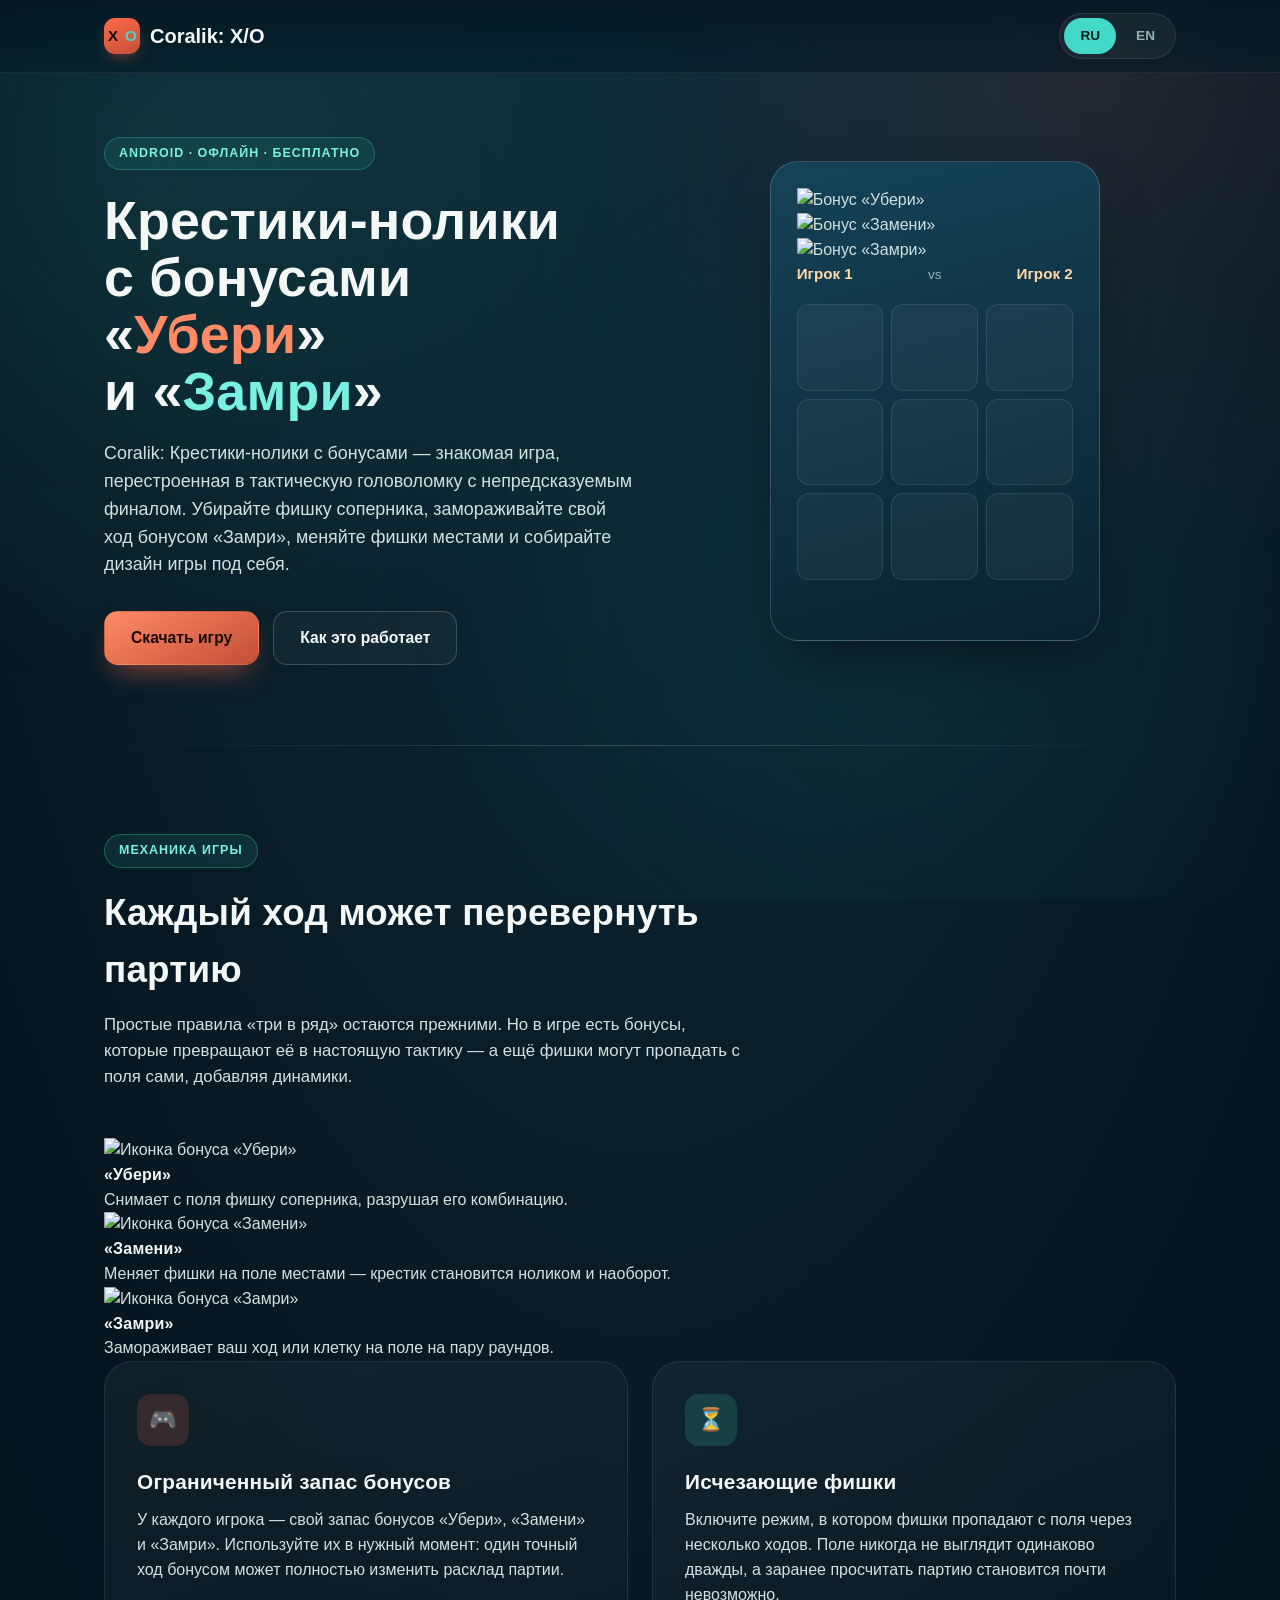
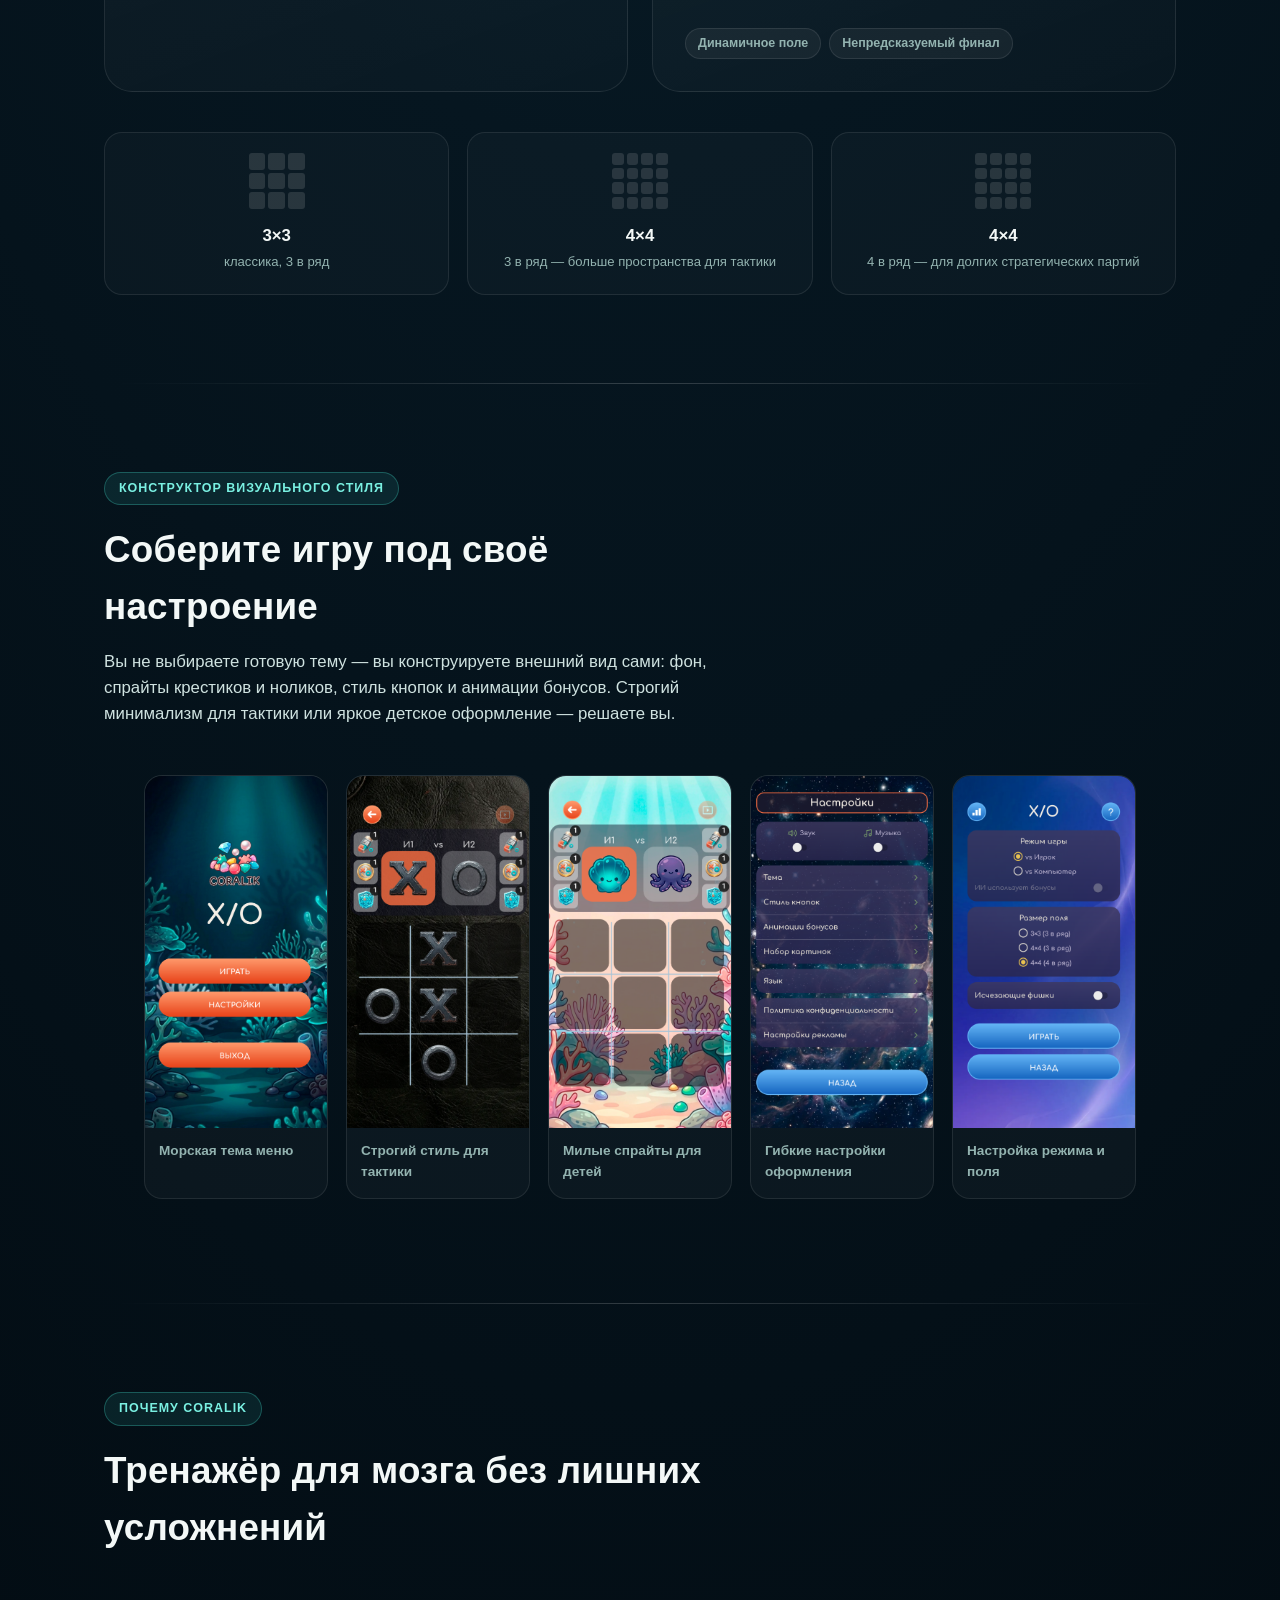
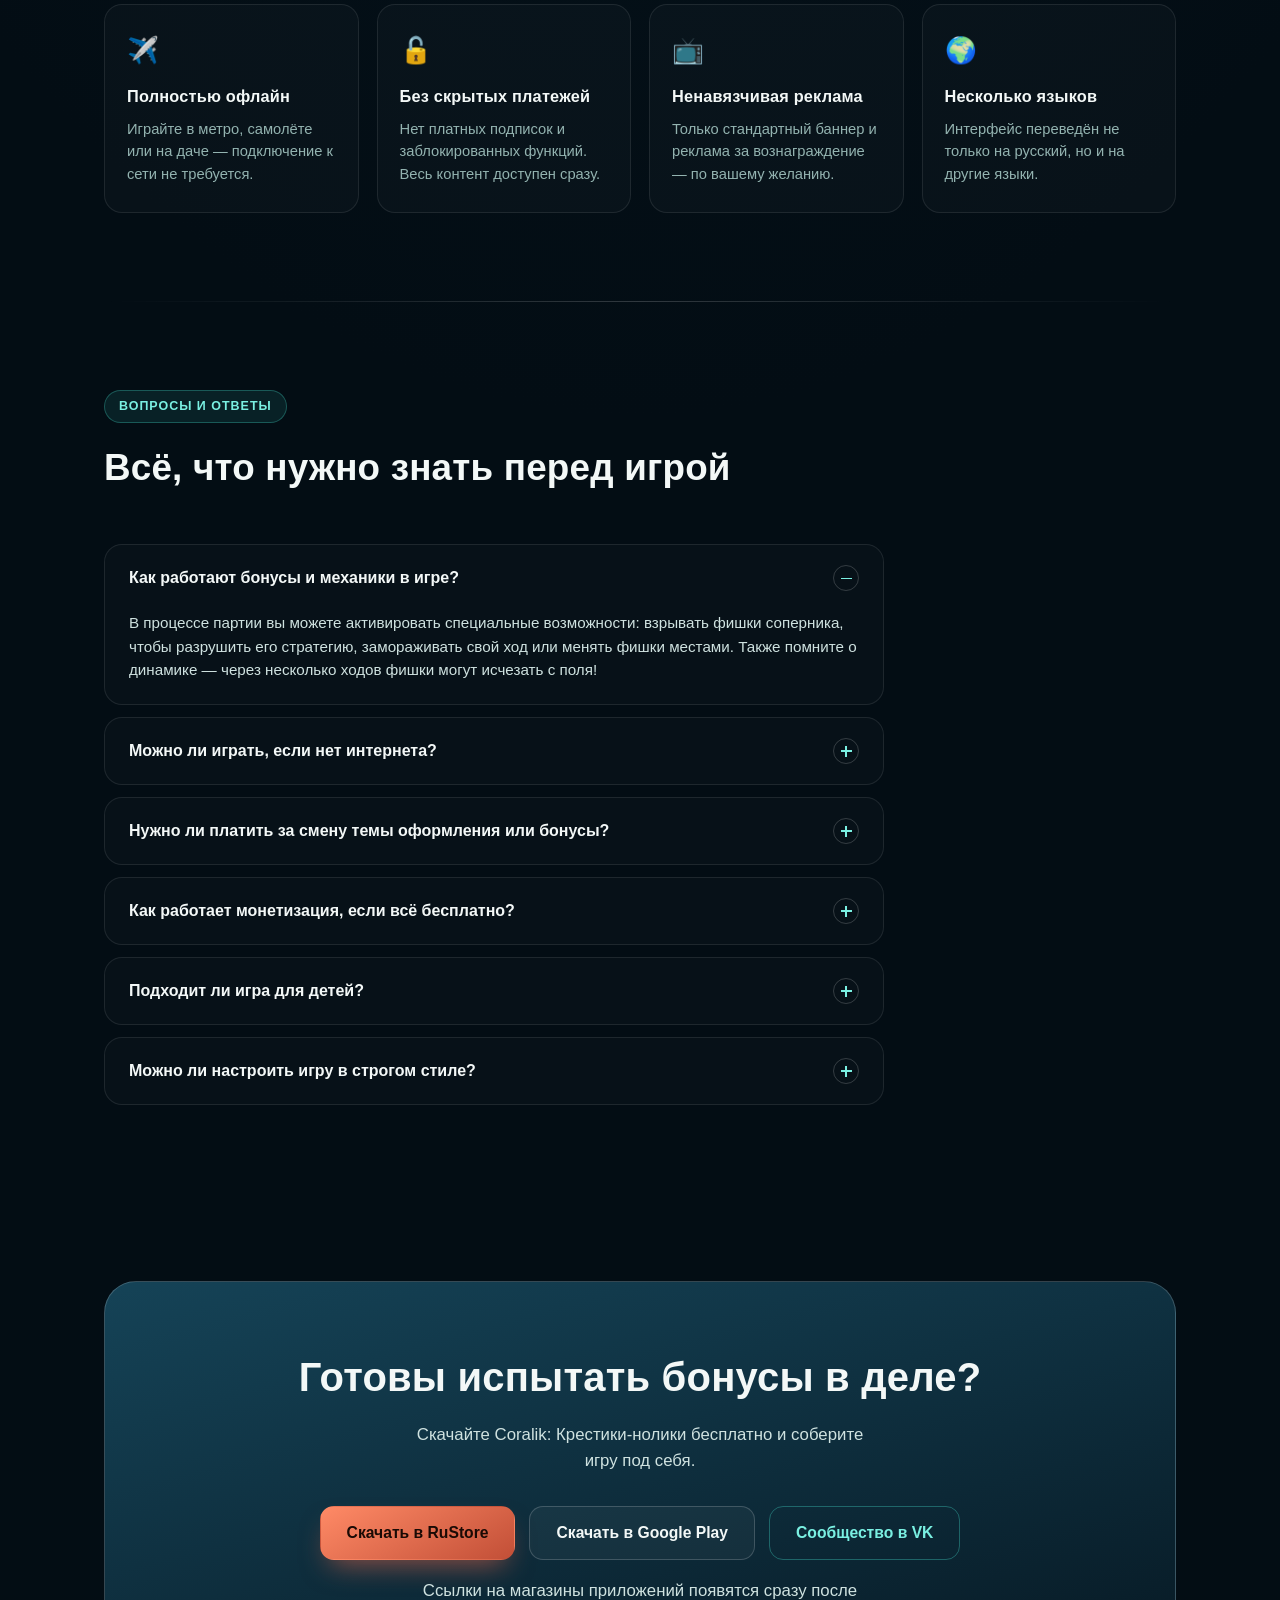
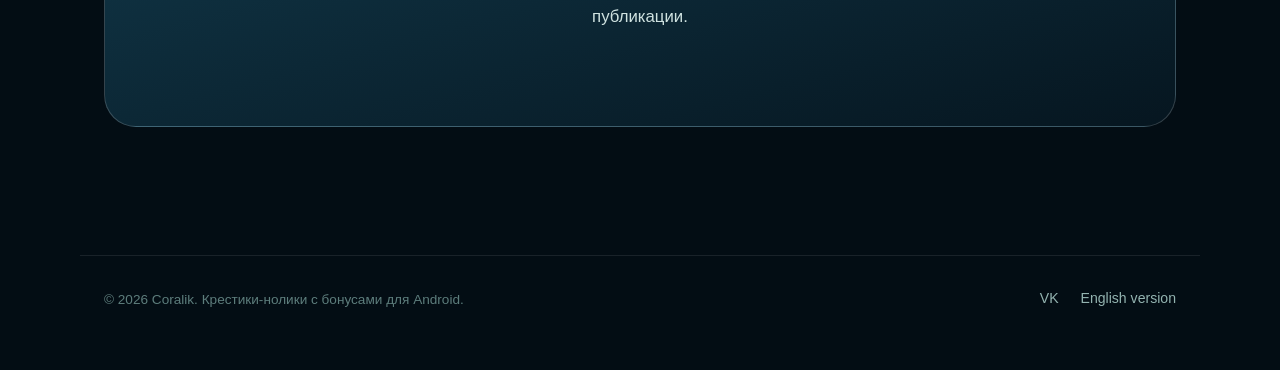
==== commit 4e73759a: "Update index.html" ====
--- a/index.html
+++ b/index.html
@@ -4,7 +4,7 @@
 <meta charset="utf-8">
 <meta name="viewport" content="width=device-width, initial-scale=1">
 <title>Coralik: Крестики-нолики — тактическая головоломка с бонусами</title>
-<meta name="description" content="Coralik: Крестики-нолики — переосмысление классики с бонусами (взрыв, заморозка, обмен), полностью настраиваемым дизайном и игрой офлайн. Бесплатно, без скрытых платежей.">
+<meta name="description" content="Coralik: Крестики-нолики — переосмысление классики с бонусами «Убери», «Замени» и «Замри», полностью настраиваемым дизайном и игрой офлайн. Бесплатно, без скрытых платежей.">
 <link rel="icon" href="data:,">
 <link rel="alternate" hreflang="ru" href="index.html">
 <link rel="alternate" hreflang="en" href="en.html">
@@ -35,11 +35,11 @@
     <div class="wrap">
       <div class="hero-copy">
         <span class="eyebrow">Android · офлайн · бесплатно</span>
-        <h1>Крестики-нолики,<br>которые <span class="hl">взрывают</span><br>и <span class="hl2">замораживают</span></h1>
+        <h1>Крестики-нолики<br>с бонусами «<span class="hl">Убери</span>»<br>и «<span class="hl2">Замри</span>»</h1>
         <p class="hero-sub">
           Coralik: Крестики-нолики с бонусами — знакомая игра, перестроенная в тактическую
-          головоломку с непредсказуемым финалом. Взрывайте фишки соперника, замораживайте
-          поле и собирайте дизайн игры под себя.
+          головоломку с непредсказуемым финалом. Убирайте фишку соперника, замораживайте
+          свой ход бонусом «Замри», меняйте фишки местами и собирайте дизайн игры под себя.
         </p>
         <div class="cta-row">
           <a class="btn btn-primary" href="#download">
@@ -53,9 +53,14 @@
 
       <div class="demo-stage">
         <div class="demo-card">
+          <div class="demo-bonus-row">
+            <img src="assets/icon-uberi.png" data-bonus="uberi" alt="Бонус «Убери»">
+            <img src="assets/icon-zameni.png" data-bonus="zameni" alt="Бонус «Замени»">
+            <img src="assets/icon-zamri.png" data-bonus="zamri" alt="Бонус «Замри»">
+          </div>
           <div class="demo-label"><b>Игрок 1</b> vs <b>Игрок 2</b></div>
           <div class="demo-board" data-demo-board
-               data-messages='["Обычный ход — как в классике…","…но у каждого есть бонусы.","Поле почти заполнено.","Взрыв! Фишка соперника уничтожена.","Заморозка остужает клетку на пару ходов.","И раунд начинается снова."]'>
+               data-messages='["Обычный ход — как в классике…","…но у каждого есть бонусы.","Поле почти заполнено.","«Убери» снимает фишку соперника с поля.","«Замри» замораживает клетку на пару ходов.","И раунд начинается снова."]'>
             <div class="demo-cell"></div>
             <div class="demo-cell"></div>
             <div class="demo-cell"></div>
@@ -87,20 +92,33 @@
         </p>
       </div>
 
+      <div class="bonus-strip">
+        <div class="bonus-card">
+          <img src="assets/icon-uberi.png" alt="Иконка бонуса «Убери»">
+          <h4>«Убери»</h4>
+          <p>Снимает с поля фишку соперника, разрушая его комбинацию.</p>
+        </div>
+        <div class="bonus-card">
+          <img src="assets/icon-zameni.png" alt="Иконка бонуса «Замени»">
+          <h4>«Замени»</h4>
+          <p>Меняет фишки на поле местами — крестик становится ноликом и наоборот.</p>
+        </div>
+        <div class="bonus-card">
+          <img src="assets/icon-zamri.png" alt="Иконка бонуса «Замри»">
+          <h4>«Замри»</h4>
+          <p>Замораживает ваш ход или клетку на поле на пару раундов.</p>
+        </div>
+      </div>
+
       <div class="modes-grid">
         <div class="mode-card solo">
-          <div class="mode-icon">💥</div>
-          <h3>Взрыв и заморозка</h3>
+          <div class="mode-icon">🎮</div>
+          <h3>Ограниченный запас бонусов</h3>
           <p>
-            Активируйте взрыв, чтобы уничтожить фишку соперника и разрушить его стратегию,
-            или заморозьте клетку, чтобы временно вывести её из игры. Используйте бонусы
-            точно в нужный момент — у каждого игрока их ограниченный запас.
+            У каждого игрока — свой запас бонусов «Убери», «Замени» и «Замри». Используйте
+            их в нужный момент: один точный ход бонусом может полностью изменить расклад
+            партии.
           </p>
-          <div class="tag-row">
-            <span class="tag">Взрыв фишки</span>
-            <span class="tag">Заморозка клетки</span>
-            <span class="tag">Обмен фишками</span>
-          </div>
         </div>
         <div class="mode-card duo">
           <div class="mode-icon">⏳</div>
@@ -289,7 +307,7 @@
   <section id="download">
     <div class="wrap">
       <div class="footer-cta">
-        <h2>Готовы взорвать пару клеток?</h2>
+        <h2>Готовы испытать бонусы в деле?</h2>
         <p>Скачайте Coralik: Крестики-нолики бесплатно и соберите игру под себя.</p>
         <div class="store-row">
           <a class="btn btn-primary" href="#" data-store="rustore">
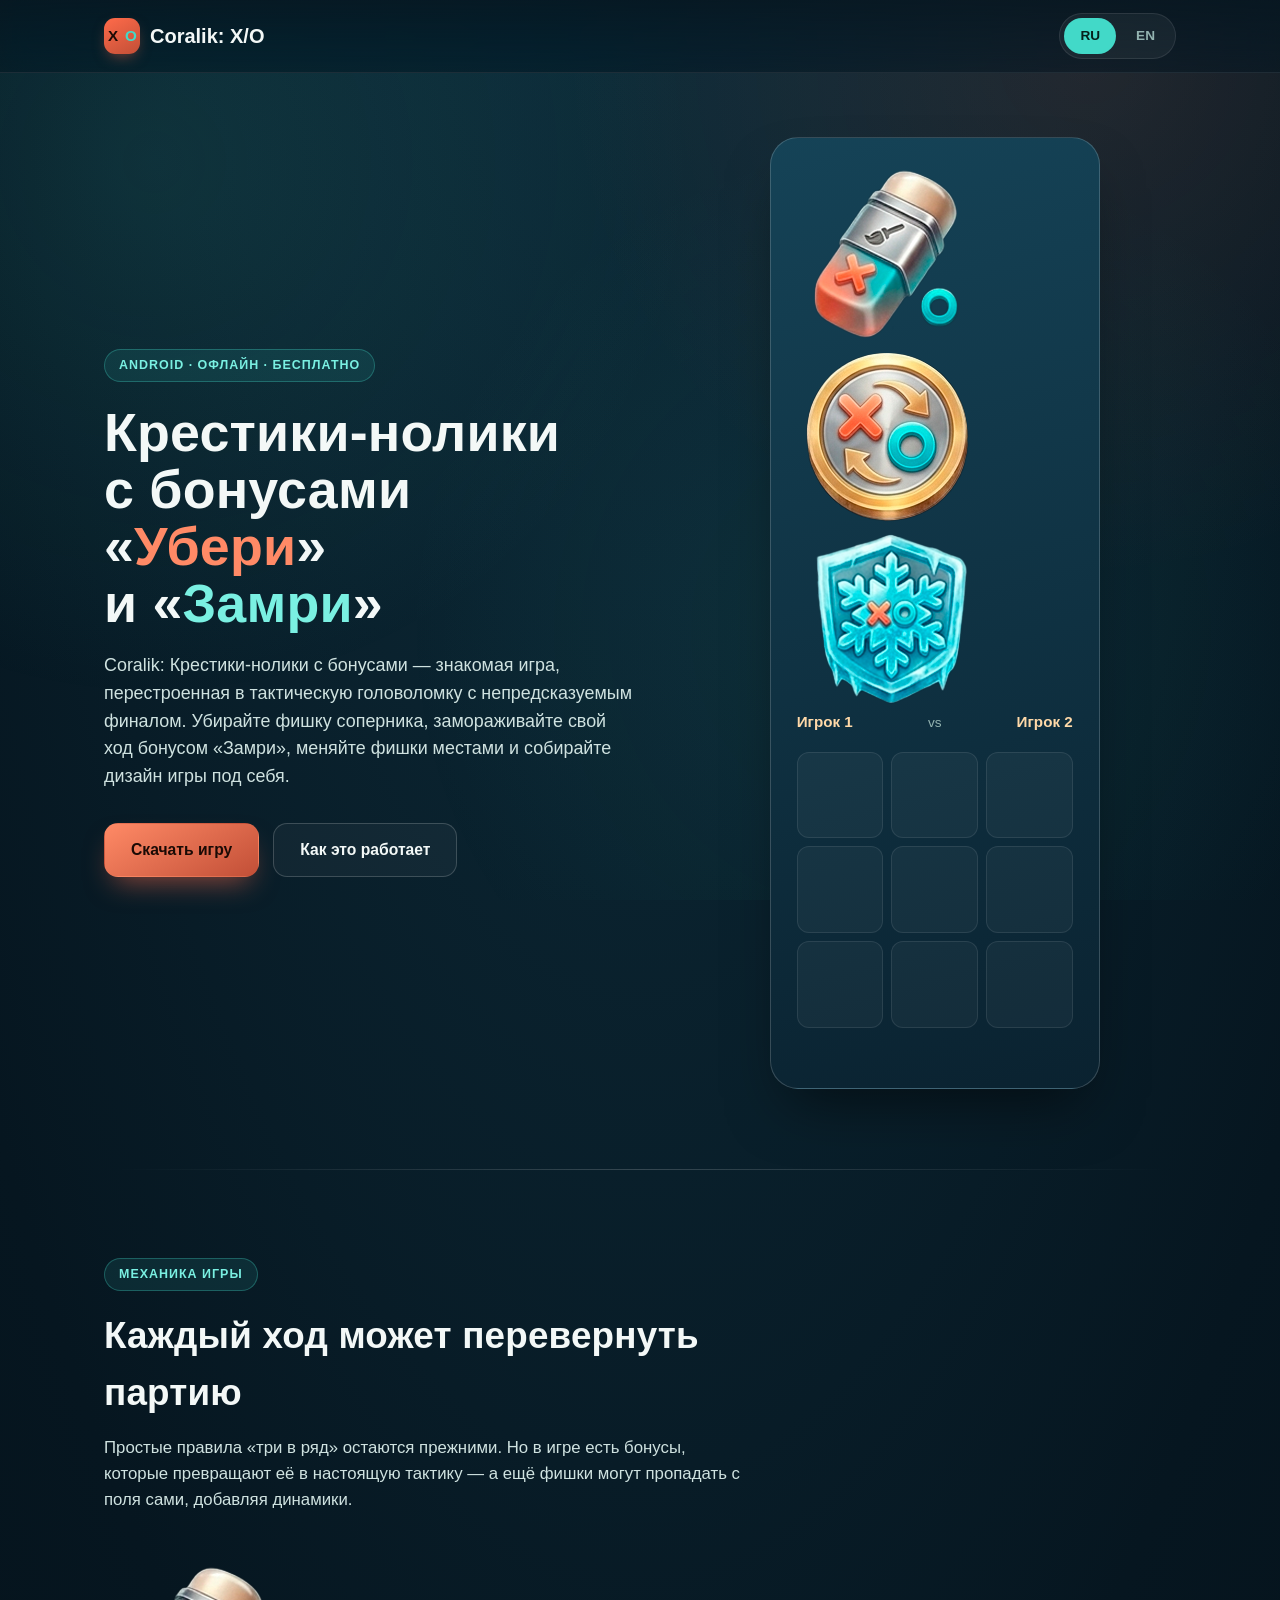
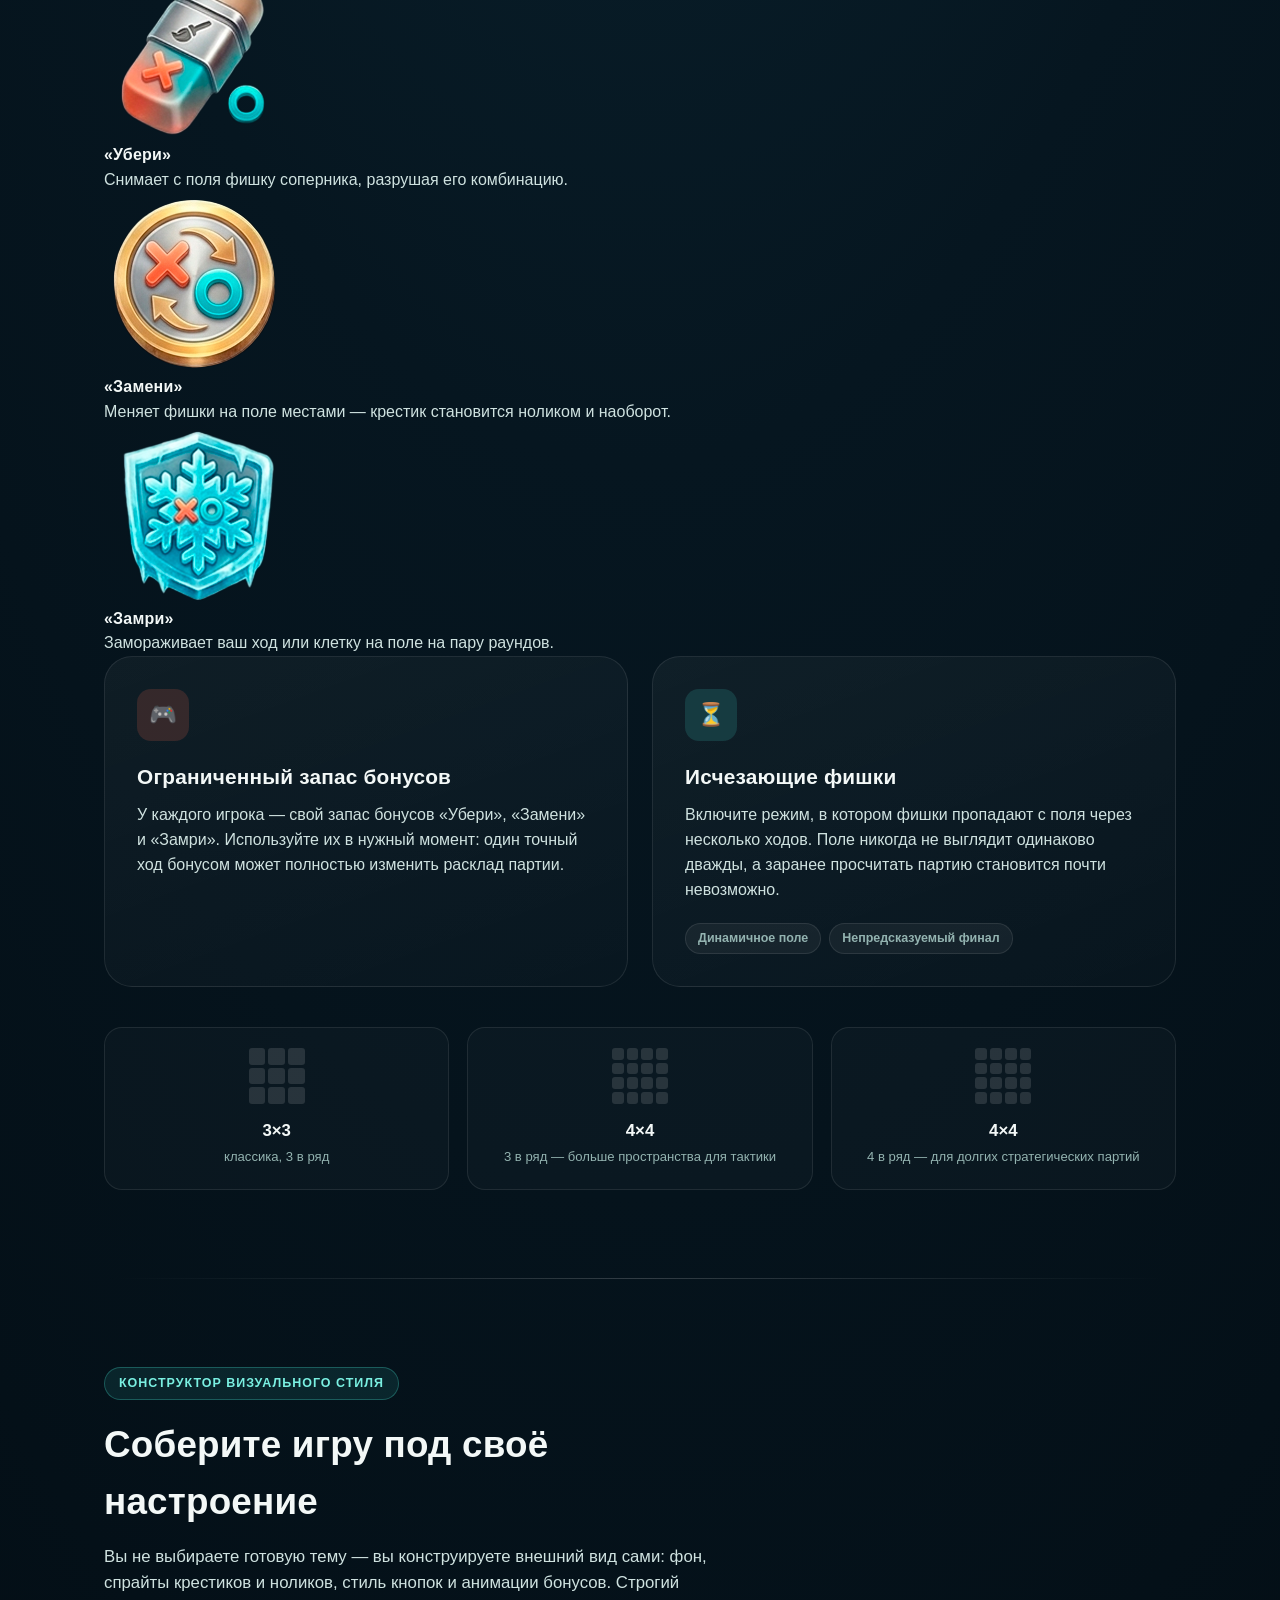
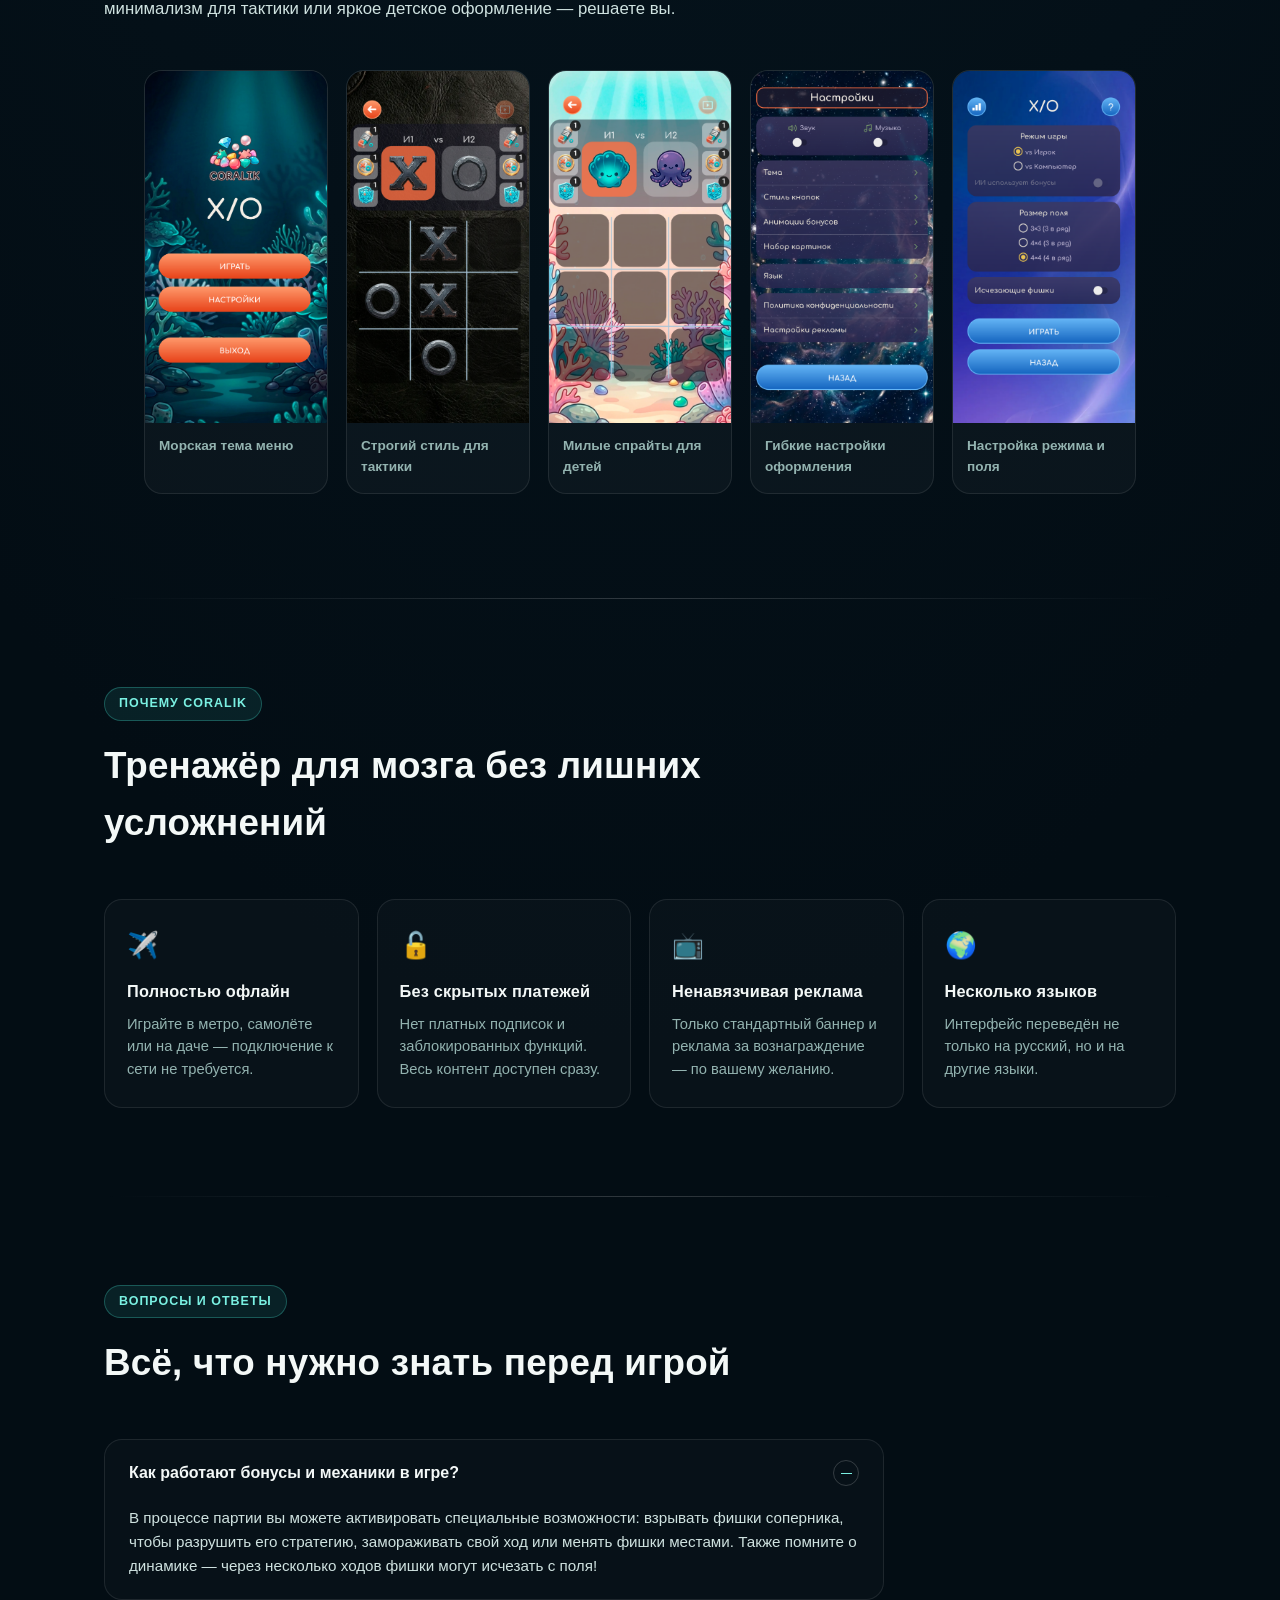
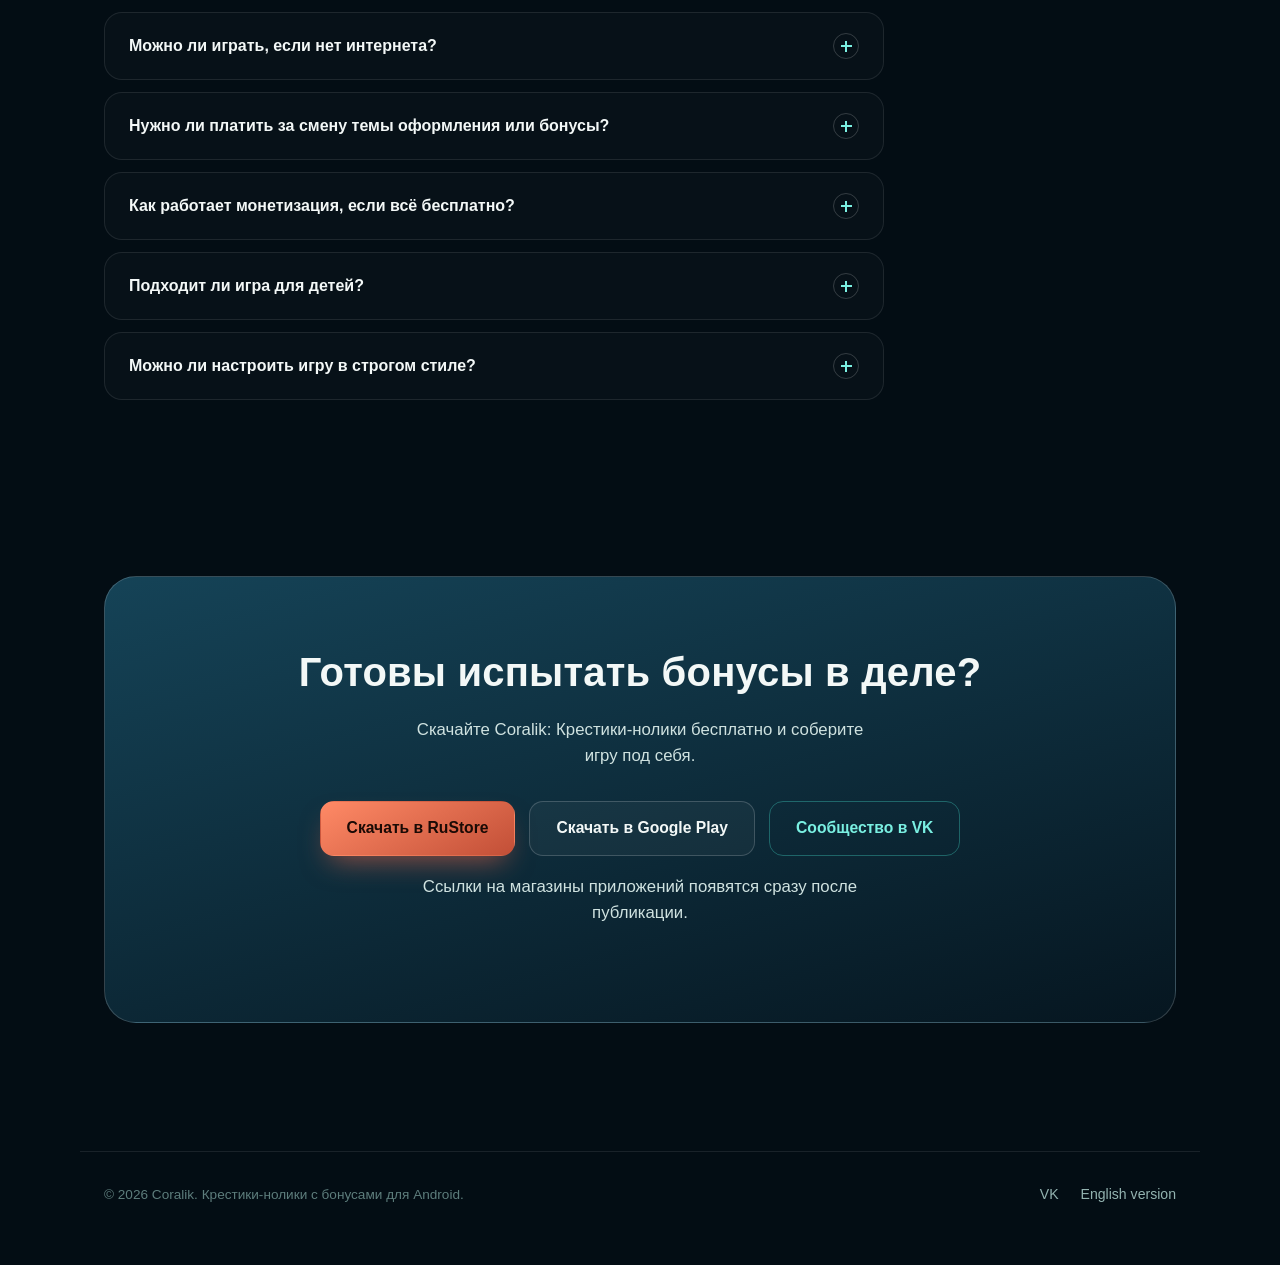
==== commit 189fb322: "Update index.html добавлена ссылка на русторе" ====
--- a/index.html
+++ b/index.html
@@ -310,7 +310,7 @@
         <h2>Готовы испытать бонусы в деле?</h2>
         <p>Скачайте Coralik: Крестики-нолики бесплатно и соберите игру под себя.</p>
         <div class="store-row">
-          <a class="btn btn-primary" href="#" data-store="rustore">
+          <a class="btn btn-primary" href="https://www.rustore.ru/catalog/app/com.coralik.tictactoe" data-store="rustore">
             Скачать в RuStore
           </a>
           <a class="btn btn-secondary" href="#" data-store="googleplay">
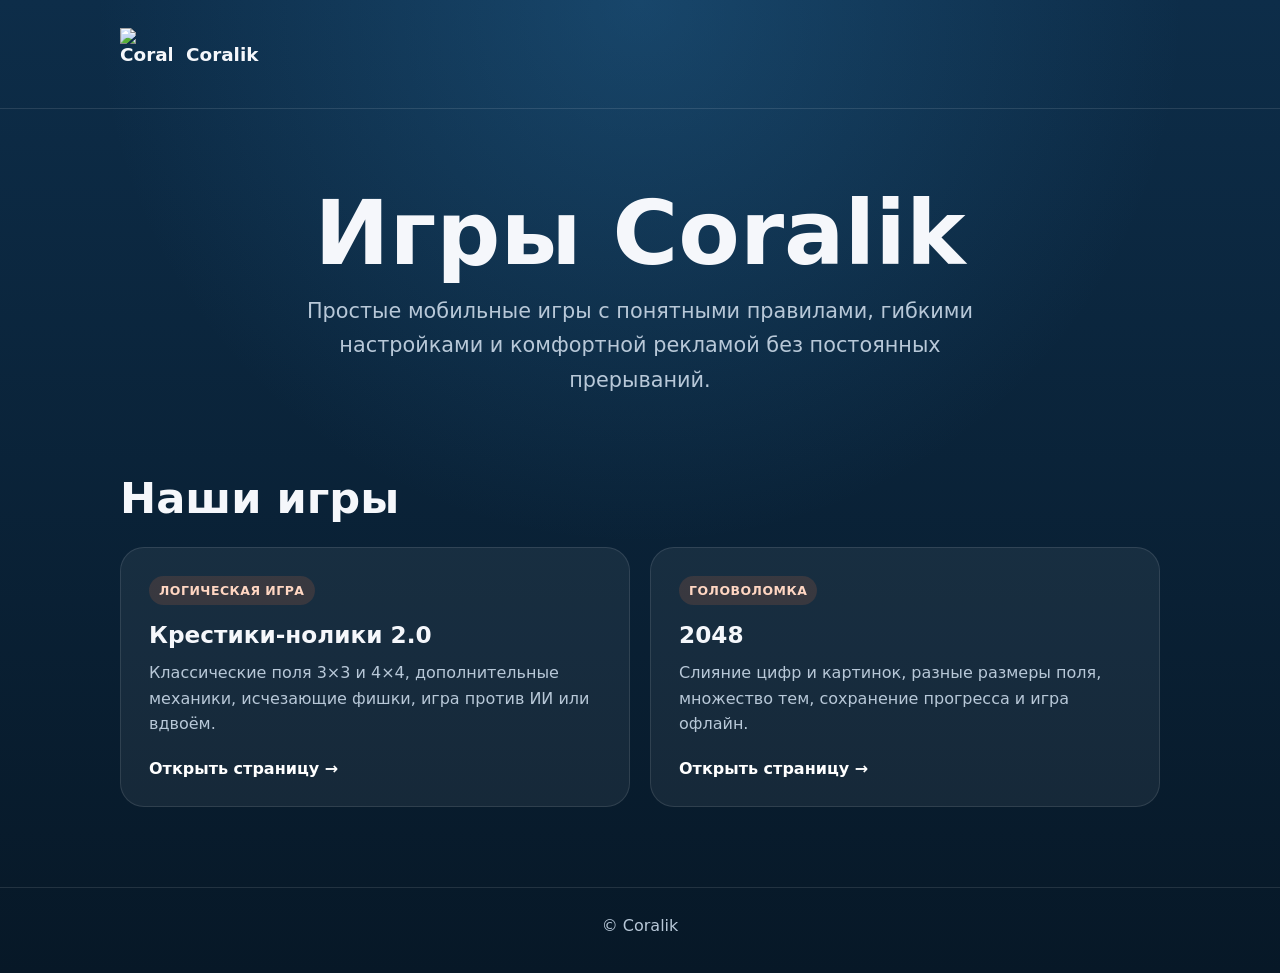
==== commit 800c275b: "Update index.html" ====
--- a/index.html
+++ b/index.html
@@ -1,342 +1,198 @@
 <!doctype html>
 <html lang="ru">
 <head>
-<meta charset="utf-8">
-<meta name="viewport" content="width=device-width, initial-scale=1">
-<title>Coralik: Крестики-нолики — тактическая головоломка с бонусами</title>
-<meta name="description" content="Coralik: Крестики-нолики — переосмысление классики с бонусами «Убери», «Замени» и «Замри», полностью настраиваемым дизайном и игрой офлайн. Бесплатно, без скрытых платежей.">
-<link rel="icon" href="data:,">
-<link rel="alternate" hreflang="ru" href="index.html">
-<link rel="alternate" hreflang="en" href="en.html">
-<link rel="preconnect" href="https://fonts.googleapis.com">
-<link rel="preconnect" href="https://fonts.gstatic.com" crossorigin>
-<link href="https://fonts.googleapis.com/css2?family=Baloo+2:wght@500;700;800&family=Inter:wght@400;500;600;700&display=swap" rel="stylesheet">
-<link rel="stylesheet" href="assets/style.css">
+  <meta charset="utf-8">
+  <meta name="viewport" content="width=device-width, initial-scale=1">
+  <title>Coralik — мобильные игры</title>
+  <meta name="description" content="Coralik — простые мобильные игры для коротких и спокойных игровых сессий.">
+  <style>
+    :root{
+      --bg:#071827;
+      --bg2:#0d2d49;
+      --card:rgba(255,255,255,.06);
+      --line:rgba(255,255,255,.11);
+      --text:#f5f7fb;
+      --muted:#b8c8d8;
+      --accent:#ff7b3f;
+    }
+
+    *{box-sizing:border-box}
+
+    body{
+      margin:0;
+      min-height:100vh;
+      font-family:Inter,system-ui,-apple-system,BlinkMacSystemFont,"Segoe UI",sans-serif;
+      color:var(--text);
+      background:
+        radial-gradient(circle at top, rgba(52,135,194,.28), transparent 34rem),
+        linear-gradient(180deg,var(--bg2),var(--bg));
+    }
+
+    a{color:inherit;text-decoration:none}
+
+    .wrap{
+      width:min(1040px,calc(100% - 32px));
+      margin:auto;
+    }
+
+    header{
+      padding:28px 0;
+      border-bottom:1px solid var(--line);
+    }
+
+    .brand{
+      display:flex;
+      align-items:center;
+      gap:14px;
+      font-weight:800;
+      font-size:1.15rem;
+    }
+
+    .brand img{
+      width:52px;
+      height:52px;
+      object-fit:contain;
+    }
+
+    .hero{
+      padding:82px 0 56px;
+      text-align:center;
+    }
+
+    h1{
+      margin:0 0 18px;
+      font-size:clamp(2.5rem,8vw,5.6rem);
+      line-height:.95;
+    }
+
+    .lead{
+      max-width:680px;
+      margin:0 auto;
+      color:var(--muted);
+      font-size:clamp(1.05rem,2vw,1.3rem);
+      line-height:1.65;
+    }
+
+    .games{
+      padding:20px 0 80px;
+    }
+
+    .games h2{
+      margin:0 0 24px;
+      font-size:clamp(1.7rem,4vw,2.7rem);
+    }
+
+    .grid{
+      display:grid;
+      grid-template-columns:repeat(2,minmax(0,1fr));
+      gap:20px;
+    }
+
+    .card{
+      display:block;
+      padding:28px;
+      border:1px solid var(--line);
+      border-radius:24px;
+      background:var(--card);
+      transition:.2s ease;
+    }
+
+    .card:hover{
+      transform:translateY(-3px);
+      border-color:rgba(255,123,63,.55);
+      background:rgba(255,255,255,.085);
+    }
+
+    .tag{
+      display:inline-block;
+      margin-bottom:16px;
+      padding:7px 10px;
+      border-radius:999px;
+      background:rgba(255,123,63,.14);
+      color:#ffd6c2;
+      font-size:.78rem;
+      font-weight:800;
+      letter-spacing:.04em;
+      text-transform:uppercase;
+    }
+
+    .card h3{
+      margin:0 0 12px;
+      font-size:1.45rem;
+    }
+
+    .card p{
+      margin:0 0 22px;
+      color:var(--muted);
+      line-height:1.6;
+    }
+
+    .link{
+      color:#fff;
+      font-weight:800;
+    }
+
+    footer{
+      padding:28px 0 38px;
+      border-top:1px solid var(--line);
+      color:var(--muted);
+      text-align:center;
+    }
+
+    @media(max-width:700px){
+      .grid{grid-template-columns:1fr}
+      .hero{padding-top:60px}
+    }
+  </style>
 </head>
 <body>
+  <header>
+    <div class="wrap">
+      <a class="brand" href="./">
+        <img src="games/tic-tac-toe/assets/LOGO_CORALIK_1.png" alt="Coralik">
+        <span>Coralik</span>
+      </a>
+    </div>
+  </header>
 
-<header class="site-header">
-  <div class="wrap">
-    <a class="brand" href="#top">
-      <span class="brand-mark"><span>X</span><span>O</span></span>
-      <span class="brand-text">Coralik: X/O</span>
-    </a>
-    <nav class="lang-switch" aria-label="Выбор языка">
-      <a href="index.html" class="active">RU</a>
-      <a href="en.html">EN</a>
-    </nav>
-  </div>
-</header>
+  <main>
+    <section class="hero wrap">
+      <h1>Игры Coralik</h1>
+      <p class="lead">
+        Простые мобильные игры с понятными правилами, гибкими настройками
+        и комфортной рекламой без постоянных прерываний.
+      </p>
+    </section>
 
-<main id="top">
+    <section class="games wrap">
+      <h2>Наши игры</h2>
 
-  <!-- ===================== HERO ===================== -->
-  <section class="hero">
-    <div class="wrap">
-      <div class="hero-copy">
-        <span class="eyebrow">Android · офлайн · бесплатно</span>
-        <h1>Крестики-нолики<br>с бонусами «<span class="hl">Убери</span>»<br>и «<span class="hl2">Замри</span>»</h1>
-        <p class="hero-sub">
-          Coralik: Крестики-нолики с бонусами — знакомая игра, перестроенная в тактическую
-          головоломку с непредсказуемым финалом. Убирайте фишку соперника, замораживайте
-          свой ход бонусом «Замри», меняйте фишки местами и собирайте дизайн игры под себя.
-        </p>
-        <div class="cta-row">
-          <a class="btn btn-primary" href="#download">
-            Скачать игру
-          </a>
-          <a class="btn btn-secondary" href="#how-it-works">
-            Как это работает
-          </a>
-        </div>
+      <div class="grid">
+        <a class="card" href="games/tic-tac-toe/">
+          <span class="tag">Логическая игра</span>
+          <h3>Крестики-нолики 2.0</h3>
+          <p>
+            Классические поля 3×3 и 4×4, дополнительные механики,
+            исчезающие фишки, игра против ИИ или вдвоём.
+          </p>
+          <span class="link">Открыть страницу →</span>
+        </a>
+
+        <a class="card" href="games/2048/">
+          <span class="tag">Головоломка</span>
+          <h3>2048</h3>
+          <p>
+            Слияние цифр и картинок, разные размеры поля,
+            множество тем, сохранение прогресса и игра офлайн.
+          </p>
+          <span class="link">Открыть страницу →</span>
+        </a>
       </div>
+    </section>
+  </main>
 
-      <div class="demo-stage">
-        <div class="demo-card">
-          <div class="demo-bonus-row">
-            <img src="assets/icon-uberi.png" data-bonus="uberi" alt="Бонус «Убери»">
-            <img src="assets/icon-zameni.png" data-bonus="zameni" alt="Бонус «Замени»">
-            <img src="assets/icon-zamri.png" data-bonus="zamri" alt="Бонус «Замри»">
-          </div>
-          <div class="demo-label"><b>Игрок 1</b> vs <b>Игрок 2</b></div>
-          <div class="demo-board" data-demo-board
-               data-messages='["Обычный ход — как в классике…","…но у каждого есть бонусы.","Поле почти заполнено.","«Убери» снимает фишку соперника с поля.","«Замри» замораживает клетку на пару ходов.","И раунд начинается снова."]'>
-            <div class="demo-cell"></div>
-            <div class="demo-cell"></div>
-            <div class="demo-cell"></div>
-            <div class="demo-cell"></div>
-            <div class="demo-cell"></div>
-            <div class="demo-cell"></div>
-            <div class="demo-cell"></div>
-            <div class="demo-cell"></div>
-            <div class="demo-cell"></div>
-          </div>
-          <p class="demo-footnote"></p>
-        </div>
-      </div>
-    </div>
-  </section>
-
-  <div class="wrap"><div class="divider"></div></div>
-
-  <!-- ===================== HOW IT WORKS / BONUSES ===================== -->
-  <section id="how-it-works">
-    <div class="wrap">
-      <div class="section-head">
-        <span class="eyebrow">Механика игры</span>
-        <h2>Каждый ход может перевернуть партию</h2>
-        <p>
-          Простые правила «три в ряд» остаются прежними. Но в игре есть бонусы,
-          которые превращают её в настоящую тактику — а ещё фишки могут пропадать
-          с поля сами, добавляя динамики.
-        </p>
-      </div>
-
-      <div class="bonus-strip">
-        <div class="bonus-card">
-          <img src="assets/icon-uberi.png" alt="Иконка бонуса «Убери»">
-          <h4>«Убери»</h4>
-          <p>Снимает с поля фишку соперника, разрушая его комбинацию.</p>
-        </div>
-        <div class="bonus-card">
-          <img src="assets/icon-zameni.png" alt="Иконка бонуса «Замени»">
-          <h4>«Замени»</h4>
-          <p>Меняет фишки на поле местами — крестик становится ноликом и наоборот.</p>
-        </div>
-        <div class="bonus-card">
-          <img src="assets/icon-zamri.png" alt="Иконка бонуса «Замри»">
-          <h4>«Замри»</h4>
-          <p>Замораживает ваш ход или клетку на поле на пару раундов.</p>
-        </div>
-      </div>
-
-      <div class="modes-grid">
-        <div class="mode-card solo">
-          <div class="mode-icon">🎮</div>
-          <h3>Ограниченный запас бонусов</h3>
-          <p>
-            У каждого игрока — свой запас бонусов «Убери», «Замени» и «Замри». Используйте
-            их в нужный момент: один точный ход бонусом может полностью изменить расклад
-            партии.
-          </p>
-        </div>
-        <div class="mode-card duo">
-          <div class="mode-icon">⏳</div>
-          <h3>Исчезающие фишки</h3>
-          <p>
-            Включите режим, в котором фишки пропадают с поля через несколько ходов.
-            Поле никогда не выглядит одинаково дважды, а заранее просчитать партию
-            становится почти невозможно.
-          </p>
-          <div class="tag-row">
-            <span class="tag">Динамичное поле</span>
-            <span class="tag">Непредсказуемый финал</span>
-          </div>
-        </div>
-      </div>
-
-      <div class="board-sizes">
-        <div class="size-pill">
-          <div class="grid-mini" style="grid-template-columns:repeat(3,1fr)">
-            <div></div><div></div><div></div>
-            <div></div><div></div><div></div>
-            <div></div><div></div><div></div>
-          </div>
-          <b>3×3</b>
-          <span>классика, 3 в ряд</span>
-        </div>
-        <div class="size-pill">
-          <div class="grid-mini" style="grid-template-columns:repeat(4,1fr)">
-            <div></div><div></div><div></div><div></div>
-            <div></div><div></div><div></div><div></div>
-            <div></div><div></div><div></div><div></div>
-            <div></div><div></div><div></div><div></div>
-          </div>
-          <b>4×4</b>
-          <span>3 в ряд — больше пространства для тактики</span>
-        </div>
-        <div class="size-pill">
-          <div class="grid-mini" style="grid-template-columns:repeat(4,1fr)">
-            <div></div><div></div><div></div><div></div>
-            <div></div><div></div><div></div><div></div>
-            <div></div><div></div><div></div><div></div>
-            <div></div><div></div><div></div><div></div>
-          </div>
-          <b>4×4</b>
-          <span>4 в ряд — для долгих стратегических партий</span>
-        </div>
-      </div>
-    </div>
-  </section>
-
-  <div class="wrap"><div class="divider"></div></div>
-
-  <!-- ===================== VISUAL CONSTRUCTOR ===================== -->
-  <section id="design">
-    <div class="wrap">
-      <div class="section-head">
-        <span class="eyebrow">Конструктор визуального стиля</span>
-        <h2>Соберите игру под своё настроение</h2>
-        <p>
-          Вы не выбираете готовую тему — вы конструируете внешний вид сами: фон, спрайты
-          крестиков и ноликов, стиль кнопок и анимации бонусов. Строгий минимализм для
-          тактики или яркое детское оформление — решаете вы.
-        </p>
-      </div>
-
-      <figure class="studio-rail">
-        <div class="studio-card">
-          <img src="assets/screenshot-menu.png" alt="Главное меню Coralik с подводным оформлением" loading="lazy">
-          <figcaption>Морская тема меню</figcaption>
-        </div>
-        <div class="studio-card">
-          <img src="assets/screenshot-dark.png" alt="Игровое поле в строгой каменной теме" loading="lazy">
-          <figcaption>Строгий стиль для тактики</figcaption>
-        </div>
-        <div class="studio-card">
-          <img src="assets/screenshot-cute.png" alt="Игровое поле с милыми спрайтами ракушки и осьминога" loading="lazy">
-          <figcaption>Милые спрайты для детей</figcaption>
-        </div>
-        <div class="studio-card">
-          <img src="assets/screenshot-settings.png" alt="Экран настроек с выбором темы и стиля кнопок" loading="lazy">
-          <figcaption>Гибкие настройки оформления</figcaption>
-        </div>
-        <div class="studio-card">
-          <img src="assets/screenshot-gamesetup.png" alt="Экран выбора режима игры и размера поля" loading="lazy">
-          <figcaption>Настройка режима и поля</figcaption>
-        </div>
-      </figure>
-    </div>
-  </section>
-
-  <div class="wrap"><div class="divider"></div></div>
-
-  <!-- ===================== PERKS ===================== -->
-  <section id="perks">
-    <div class="wrap">
-      <div class="section-head">
-        <span class="eyebrow">Почему Coralik</span>
-        <h2>Тренажёр для мозга без лишних усложнений</h2>
-      </div>
-
-      <div class="perks-grid">
-        <div class="perk">
-          <span class="perk-icon">✈️</span>
-          <h4>Полностью офлайн</h4>
-          <p>Играйте в метро, самолёте или на даче — подключение к сети не требуется.</p>
-        </div>
-        <div class="perk">
-          <span class="perk-icon">🔓</span>
-          <h4>Без скрытых платежей</h4>
-          <p>Нет платных подписок и заблокированных функций. Весь контент доступен сразу.</p>
-        </div>
-        <div class="perk">
-          <span class="perk-icon">📺</span>
-          <h4>Ненавязчивая реклама</h4>
-          <p>Только стандартный баннер и реклама за вознаграждение — по вашему желанию.</p>
-        </div>
-        <div class="perk">
-          <span class="perk-icon">🌍</span>
-          <h4>Несколько языков</h4>
-          <p>Интерфейс переведён не только на русский, но и на другие языки.</p>
-        </div>
-      </div>
-    </div>
-  </section>
-
-  <div class="wrap"><div class="divider"></div></div>
-
-  <!-- ===================== FAQ ===================== -->
-  <section id="faq">
-    <div class="wrap">
-      <div class="section-head">
-        <span class="eyebrow">Вопросы и ответы</span>
-        <h2>Всё, что нужно знать перед игрой</h2>
-      </div>
-
-      <div class="faq-list">
-        <details class="faq-item" open>
-          <summary>Как работают бонусы и механики в игре?<span class="plus"></span></summary>
-          <div class="faq-body">
-            В процессе партии вы можете активировать специальные возможности: взрывать фишки
-            соперника, чтобы разрушить его стратегию, замораживать свой ход или менять фишки
-            местами. Также помните о динамике — через несколько ходов фишки могут исчезать с поля!
-          </div>
-        </details>
-        <details class="faq-item">
-          <summary>Можно ли играть, если нет интернета?<span class="plus"></span></summary>
-          <div class="faq-body">
-            Да, игра полностью автономна. Вы можете спокойно играть в метро, самолёте или
-            за городом в режиме офлайн.
-          </div>
-        </details>
-        <details class="faq-item">
-          <summary>Нужно ли платить за смену темы оформления или бонусы?<span class="plus"></span></summary>
-          <div class="faq-body">
-            Нет, абсолютно весь контент в игре бесплатный. В приложении нет встроенных покупок,
-            скрытых платежей или платных подписок — все функции доступны сразу.
-          </div>
-        </details>
-        <details class="faq-item">
-          <summary>Как работает монетизация, если всё бесплатно?<span class="plus"></span></summary>
-          <div class="faq-body">
-            Монетизация в игре минимизирована и максимально комфортна для игрока. Есть только
-            стандартный баннер и реклама за вознаграждение, которая используется очень редко.
-          </div>
-        </details>
-        <details class="faq-item">
-          <summary>Подходит ли игра для детей?<span class="plus"></span></summary>
-          <div class="faq-body">
-            В игре не содержится запрещённого контента. Вы можете легко переключить спрайты и
-            фон на детские варианты милого оформления. Тем не менее в игре присутствует реклама,
-            поэтому контроль со стороны взрослых всё-таки требуется.
-          </div>
-        </details>
-        <details class="faq-item">
-          <summary>Можно ли настроить игру в строгом стиле?<span class="plus"></span></summary>
-          <div class="faq-body">
-            Конечно! Если вы любите сосредоточиться на тактике или устали от обилия цветов,
-            выберите строгие элементы интерфейса, чтобы сделать графику минималистичной и стильной.
-          </div>
-        </details>
-      </div>
-    </div>
-  </section>
-
-  <!-- ===================== DOWNLOAD / FOOTER CTA ===================== -->
-  <section id="download">
-    <div class="wrap">
-      <div class="footer-cta">
-        <h2>Готовы испытать бонусы в деле?</h2>
-        <p>Скачайте Coralik: Крестики-нолики бесплатно и соберите игру под себя.</p>
-        <div class="store-row">
-          <a class="btn btn-primary" href="https://www.rustore.ru/catalog/app/com.coralik.tictactoe" data-store="rustore">
-            Скачать в RuStore
-          </a>
-          <a class="btn btn-secondary" href="#" data-store="googleplay">
-            Скачать в Google Play
-          </a>
-          <a class="btn btn-ghost" href="https://vk.com/coralik_game" target="_blank" rel="noopener">
-            Сообщество в VK
-          </a>
-        </div>
-        <p class="store-note">Ссылки на магазины приложений появятся сразу после публикации.</p>
-      </div>
-    </div>
-  </section>
-
-</main>
-
-<footer class="site-footer">
-  <div class="wrap">
-    <small>© 2026 Coralik. Крестики-нолики с бонусами для Android.</small>
-    <div class="footer-links">
-      <a href="https://vk.com/coralik_game" target="_blank" rel="noopener">VK</a>
-      <a href="en.html">English version</a>
-    </div>
-  </div>
-</footer>
-
-<script src="assets/demo.js"></script>
+  <footer>
+    <div class="wrap">© Coralik</div>
+  </footer>
 </body>
 </html>
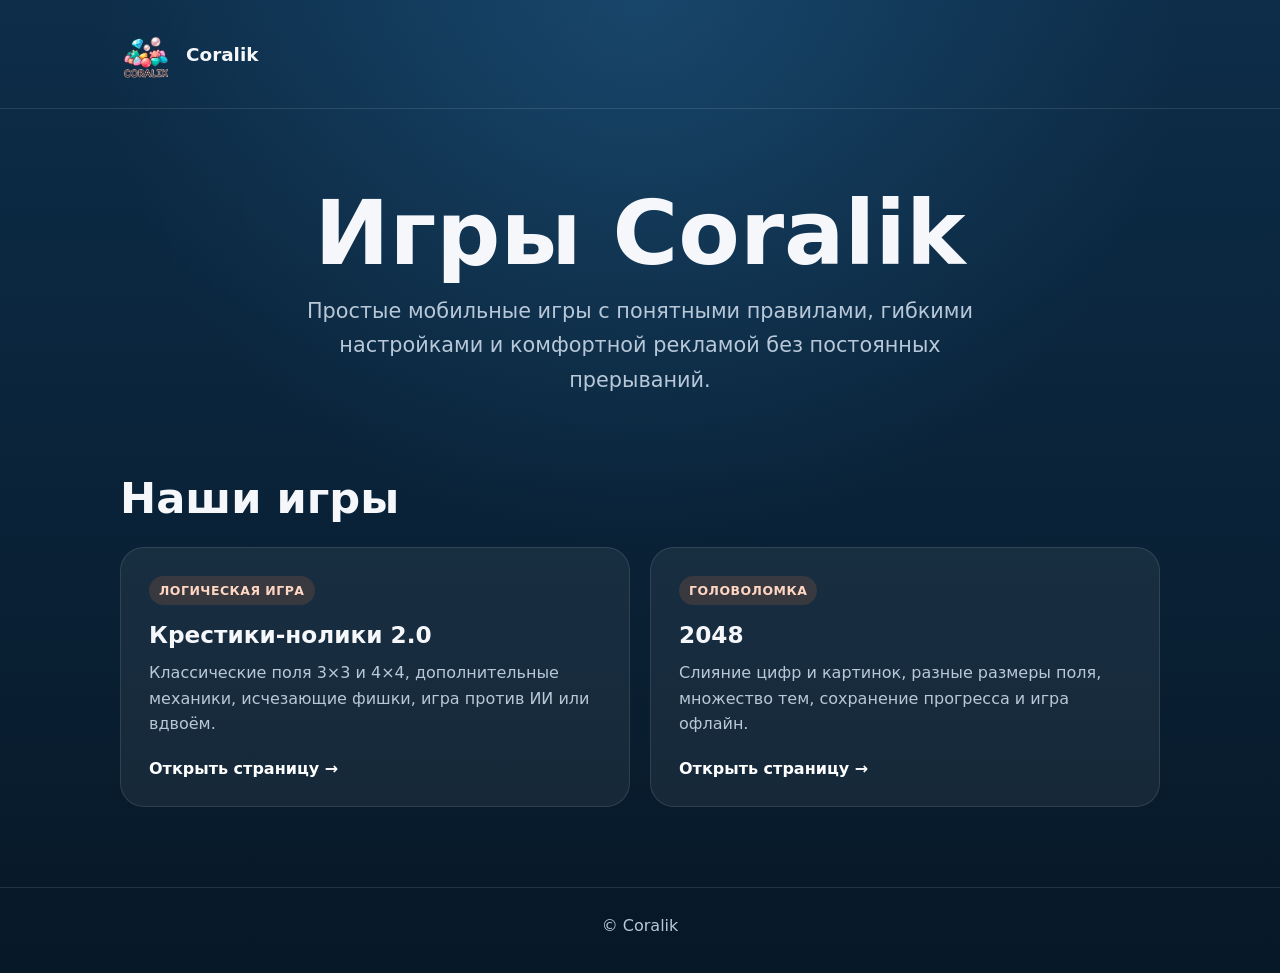
==== commit 781e03cc: "added logo" ====
--- a/index.html
+++ b/index.html
@@ -149,7 +149,7 @@
   <header>
     <div class="wrap">
       <a class="brand" href="./">
-        <img src="games/tic-tac-toe/assets/LOGO_CORALIK_1.png" alt="Coralik">
+        <img src="assets/LOGO_CORALIK_1.png" alt="Coralik">
         <span>Coralik</span>
       </a>
     </div>
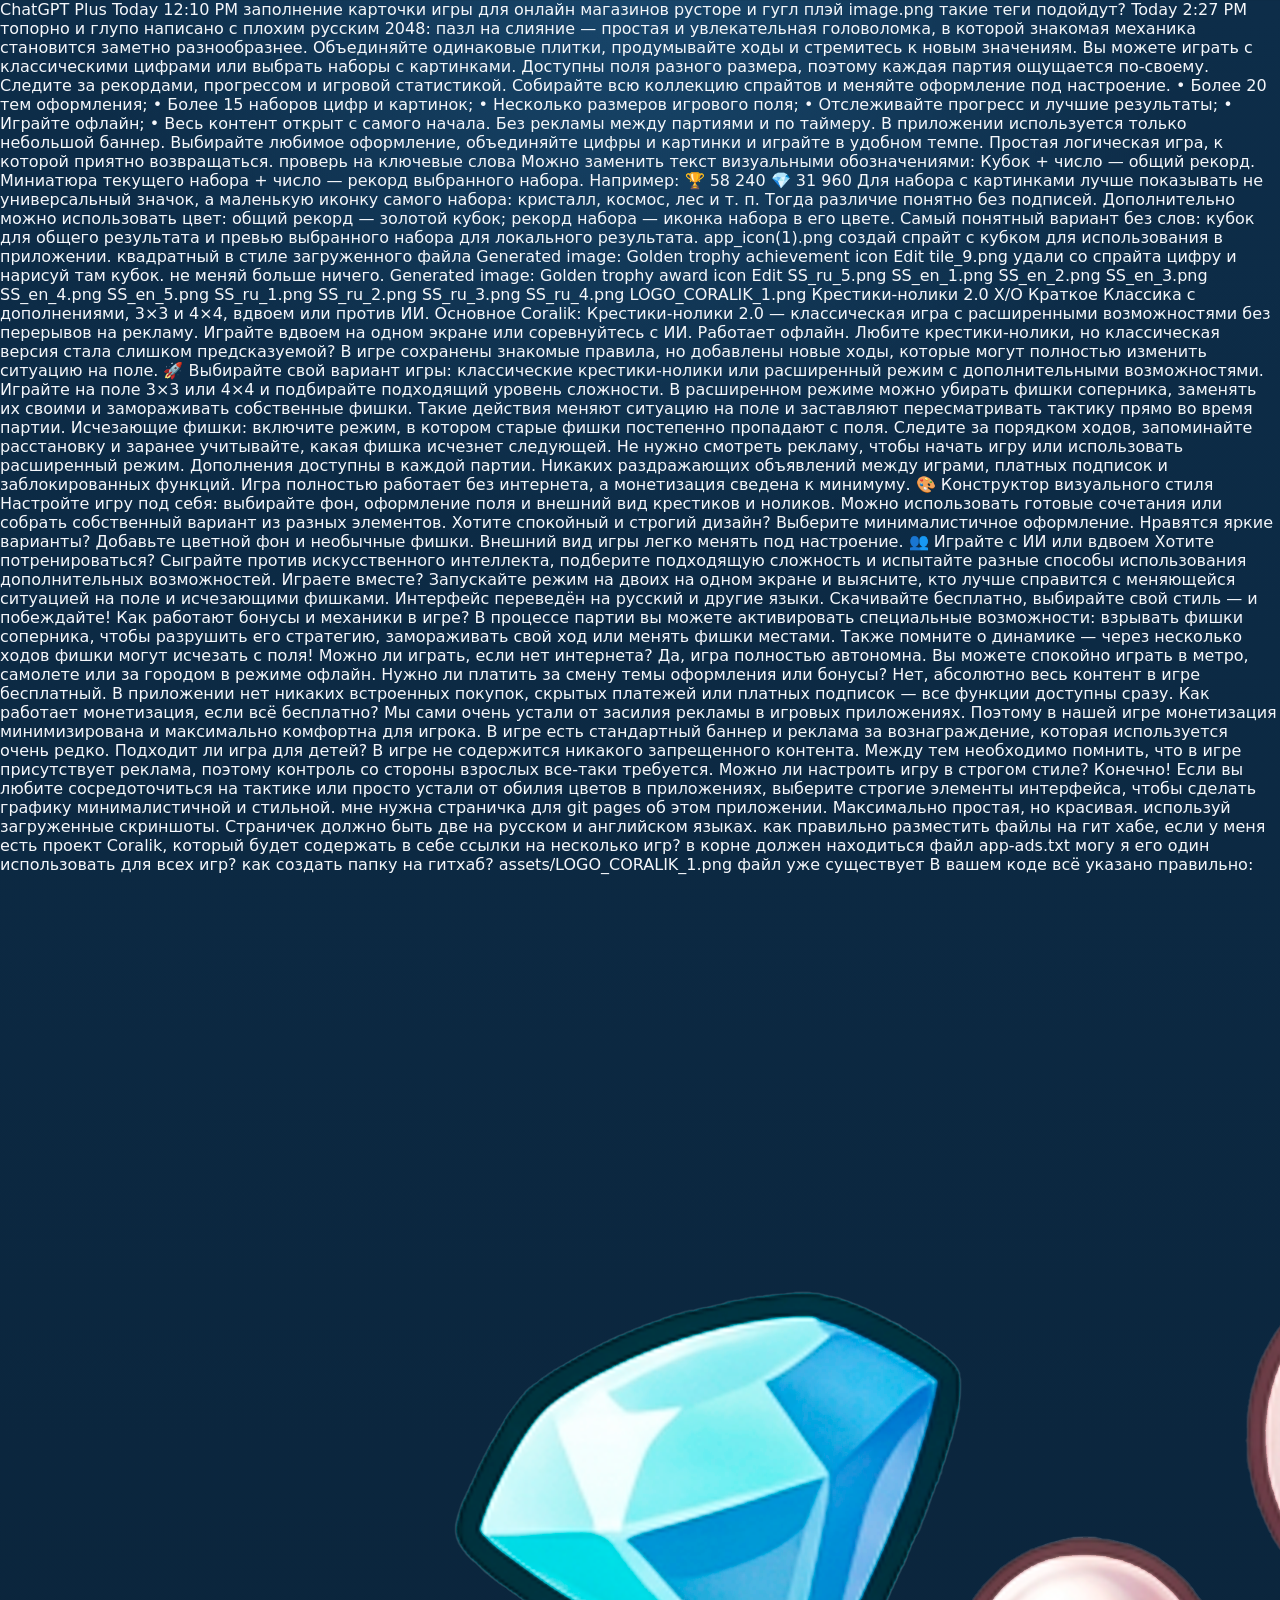
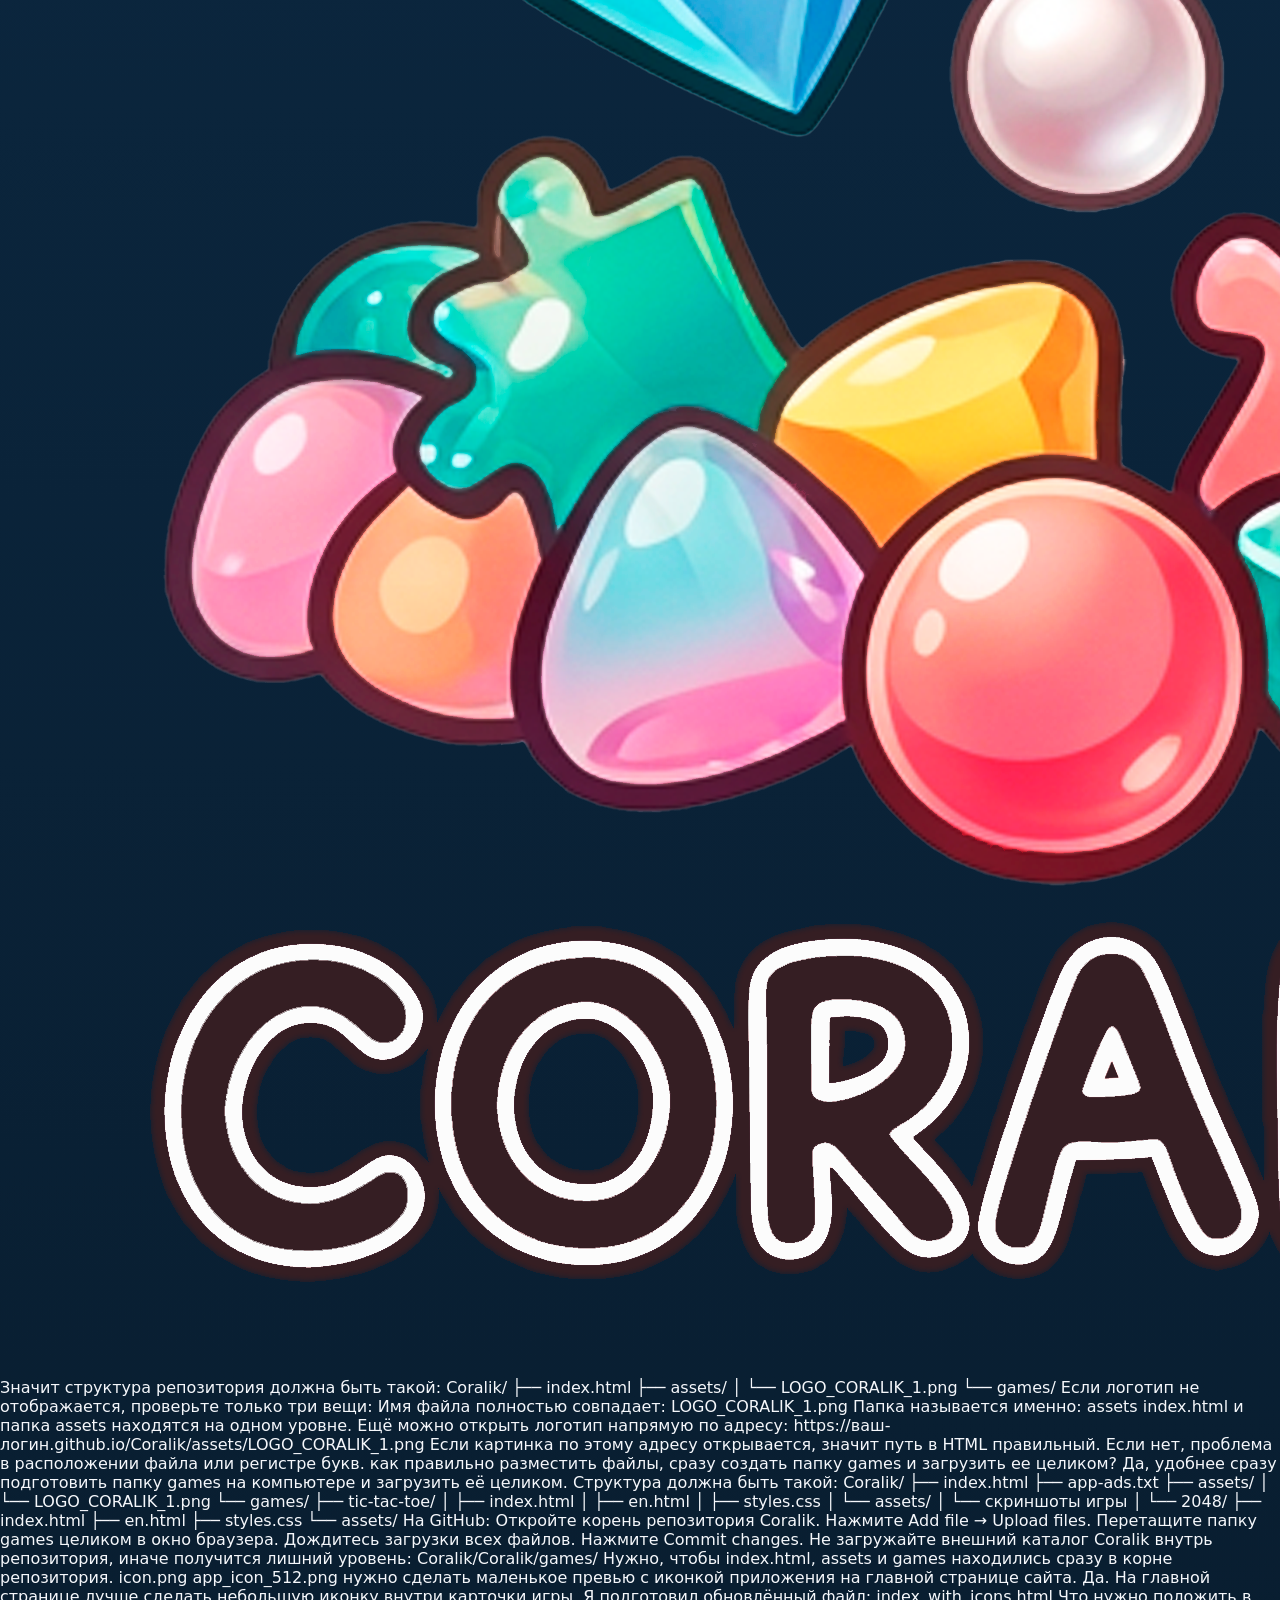
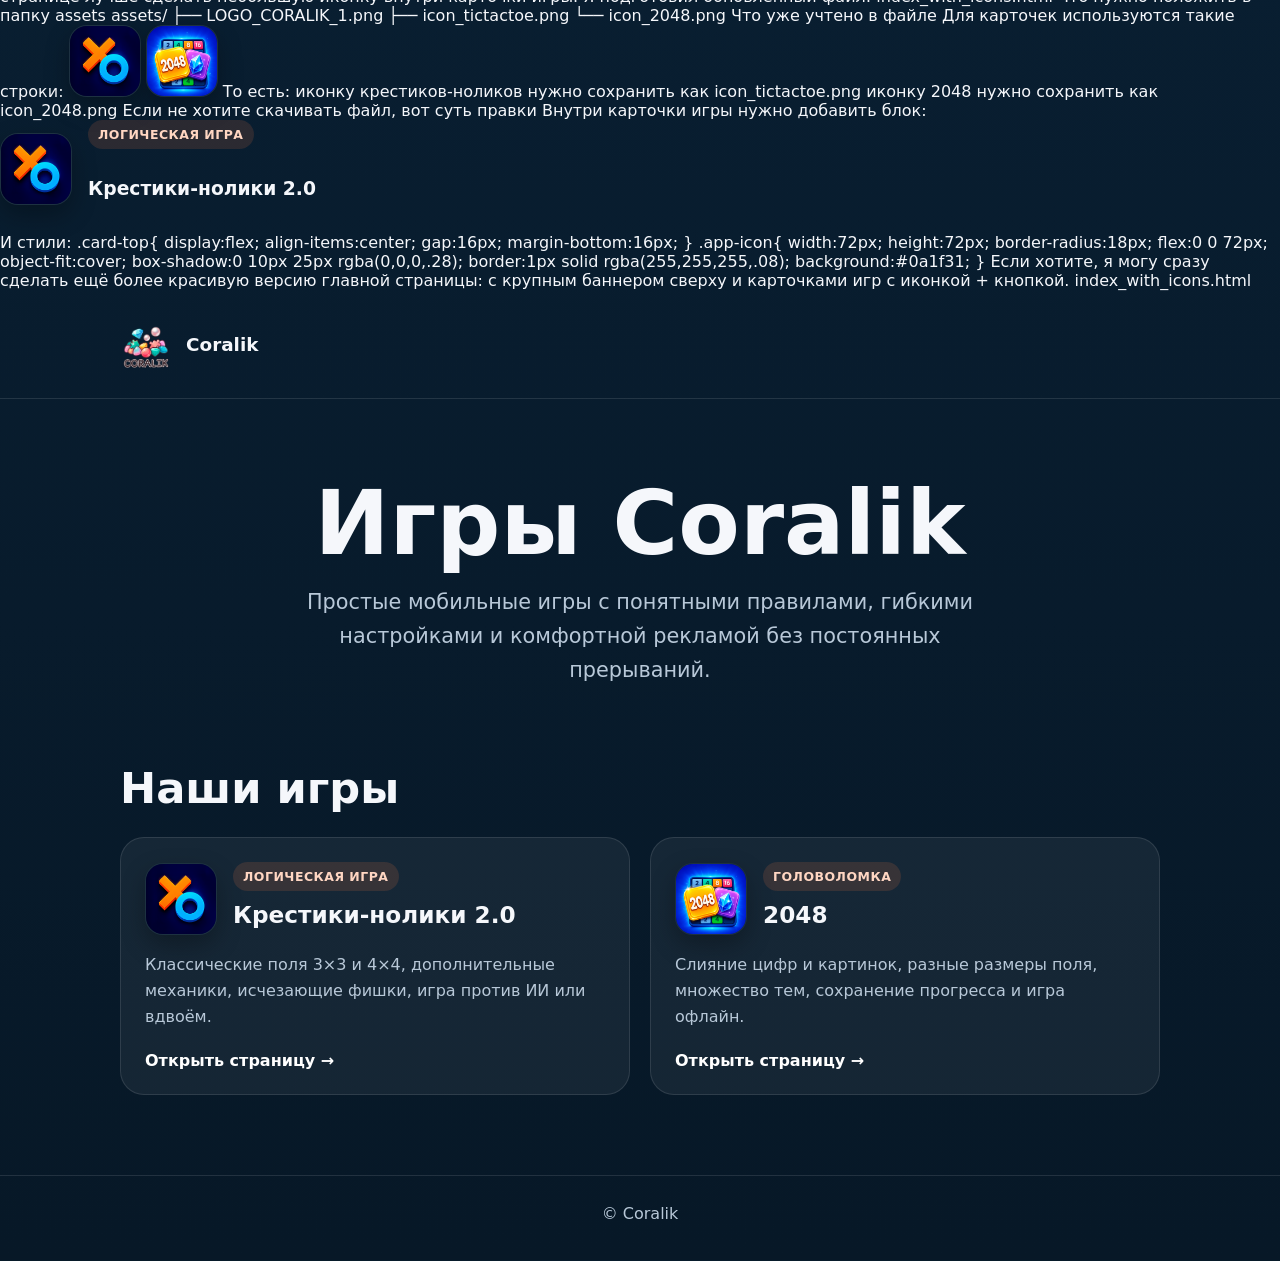
==== commit 41374306: "Update index.html" ====
--- a/index.html
+++ b/index.html
@@ -1,3 +1,289 @@
+ChatGPT Plus
+
+
+
+
+
+
+
+
+
+
+
+
+
+
+
+
+
+
+
+
+
+
+
+
+
+
+Today 12:10 PM
+заполнение карточки игры для онлайн магазинов русторе и гугл плэй
+
+image.png
+такие теги подойдут?
+
+Today 2:27 PM
+топорно и глупо написано с плохим русским
+
+2048: пазл на слияние — простая и увлекательная головоломка, в которой знакомая механика становится заметно разнообразнее.
+
+Объединяйте одинаковые плитки, продумывайте ходы и стремитесь к новым значениям. Вы можете играть с классическими цифрами или выбрать наборы с картинками. Доступны поля разного размера, поэтому каждая партия ощущается по-своему.
+
+Следите за рекордами, прогрессом и игровой статистикой. Собирайте всю коллекцию спрайтов и меняйте оформление под настроение.
+
+• Более 20 тем оформления;
+• Более 15 наборов цифр и картинок;
+• Несколько размеров игрового поля;
+• Отслеживайте прогресс и лучшие результаты;
+• Играйте офлайн;
+• Весь контент открыт с самого начала.
+
+Без рекламы между партиями и по таймеру. В приложении используется только небольшой баннер.
+
+Выбирайте любимое оформление, объединяйте цифры и картинки и играйте в удобном темпе. Простая логическая игра, к которой приятно возвращаться. проверь на ключевые слова
+
+Можно заменить текст визуальными обозначениями:
+
+Кубок + число — общий рекорд.
+
+Миниатюра текущего набора + число — рекорд выбранного набора.
+
+Например:
+
+🏆 58 240
+💎 31 960
+
+Для набора с картинками лучше показывать не универсальный значок, а маленькую иконку самого набора: кристалл, космос, лес и т. п. Тогда различие понятно без подписей.
+
+Дополнительно можно использовать цвет:
+
+общий рекорд — золотой кубок;
+
+рекорд набора — иконка набора в его цвете.
+
+Самый понятный вариант без слов: кубок для общего результата и превью выбранного набора для локального результата.
+
+
+app_icon(1).png
+создай спрайт с кубком для использования в приложении. квадратный в стиле загруженного файла
+
+Generated image: Golden trophy achievement icon
+
+
+Edit
+
+
+tile_9.png
+удали со спрайта цифру и нарисуй там кубок. не меняй больше ничего.
+
+Generated image: Golden trophy award icon
+
+
+Edit
+
+
+SS_ru_5.png
+SS_en_1.png
+SS_en_2.png
+SS_en_3.png
+SS_en_4.png
+SS_en_5.png
+SS_ru_1.png
+SS_ru_2.png
+SS_ru_3.png
+SS_ru_4.png
+LOGO_CORALIK_1.png
+Крестики-нолики 2.0 X/O Краткое
+Классика с дополнениями, 3×3 и 4×4, вдвоем или против ИИ.
+Основное
+Coralik: Крестики-нолики 2.0 — классическая игра с расширенными возможностями без перерывов на рекламу. Играйте вдвоем на одном экране или соревнуйтесь с ИИ. Работает офлайн.
+
+Любите крестики-нолики, но классическая версия стала слишком предсказуемой? В игре сохранены знакомые правила, но добавлены новые ходы, которые могут полностью изменить ситуацию на поле.
+
+🚀 Выбирайте свой вариант игры: классические крестики-нолики или расширенный режим с дополнительными возможностями. Играйте на поле 3×3 или 4×4 и подбирайте подходящий уровень сложности.
+
+В расширенном режиме можно убирать фишки соперника, заменять их своими и замораживать собственные фишки. Такие действия меняют ситуацию на поле и заставляют пересматривать тактику прямо во время партии.
+
+Исчезающие фишки: включите режим, в котором старые фишки постепенно пропадают с поля. Следите за порядком ходов, запоминайте расстановку и заранее учитывайте, какая фишка исчезнет следующей.
+
+Не нужно смотреть рекламу, чтобы начать игру или использовать расширенный режим. Дополнения доступны в каждой партии. Никаких раздражающих объявлений между играми, платных подписок и заблокированных функций. Игра полностью работает без интернета, а монетизация сведена к минимуму.
+
+🎨 Конструктор визуального стиля
+
+Настройте игру под себя: выбирайте фон, оформление поля и внешний вид крестиков и ноликов. Можно использовать готовые сочетания или собрать собственный вариант из разных элементов.
+
+Хотите спокойный и строгий дизайн? Выберите минималистичное оформление. Нравятся яркие варианты? Добавьте цветной фон и необычные фишки. Внешний вид игры легко менять под настроение.
+
+👥 Играйте с ИИ или вдвоем
+
+Хотите потренироваться? Сыграйте против искусственного интеллекта, подберите подходящую сложность и испытайте разные способы использования дополнительных возможностей.
+
+Играете вместе? Запускайте режим на двоих на одном экране и выясните, кто лучше справится с меняющейся ситуацией на поле и исчезающими фишками.
+
+Интерфейс переведён на русский и другие языки.
+
+Скачивайте бесплатно, выбирайте свой стиль — и побеждайте! Как работают бонусы и механики в игре?
+В процессе партии вы можете активировать специальные возможности: взрывать фишки соперника, чтобы разрушить его стратегию, замораживать свой ход или менять фишки местами. Также помните о динамике — через несколько ходов фишки могут исчезать с поля!
+Можно ли играть, если нет интернета?
+Да, игра полностью автономна. Вы можете спокойно играть в метро, самолете или за городом в режиме офлайн.
+Нужно ли платить за смену темы оформления или бонусы?
+Нет, абсолютно весь контент в игре бесплатный. В приложении нет никаких встроенных покупок, скрытых платежей или платных подписок — все функции доступны сразу.
+Как работает монетизация, если всё бесплатно?
+Мы сами очень устали от засилия рекламы в игровых приложениях. Поэтому в нашей игре монетизация минимизирована и максимально комфортна для игрока. В игре есть стандартный баннер и реклама за вознаграждение, которая используется очень редко.
+Подходит ли игра для детей?
+В игре не содержится никакого запрещенного контента. Между тем необходимо помнить, что в игре присутствует реклама, поэтому контроль со стороны взрослых все-таки требуется.
+Можно ли настроить игру в строгом стиле?
+Конечно! Если вы любите сосредоточиться на тактике или просто устали от обилия цветов в приложениях, выберите строгие элементы интерфейса, чтобы сделать графику минималистичной и стильной. мне нужна страничка для git pages об этом приложении. Максимально простая, но красивая. используй загруженные скриншоты. Страничек должно быть две на русском и английском языках.
+
+как правильно разместить файлы на гит хабе, если у меня есть проект Coralik, который будет содержать в себе ссылки на несколько игр?
+
+в корне должен находиться файл app-ads.txt могу я его один использовать для всех игр?
+
+как создать папку на гитхаб?
+
+assets/LOGO_CORALIK_1.png файл уже существует
+
+В вашем коде всё указано правильно:
+
+<img src="assets/LOGO_CORALIK_1.png" alt="Coralik">
+Значит структура репозитория должна быть такой:
+
+Coralik/
+├── index.html
+├── assets/
+│   └── LOGO_CORALIK_1.png
+└── games/
+Если логотип не отображается, проверьте только три вещи:
+
+Имя файла полностью совпадает:
+LOGO_CORALIK_1.png
+
+Папка называется именно:
+assets
+
+index.html и папка assets находятся на одном уровне.
+
+Ещё можно открыть логотип напрямую по адресу:
+
+https://ваш-логин.github.io/Coralik/assets/LOGO_CORALIK_1.png
+Если картинка по этому адресу открывается, значит путь в HTML правильный. Если нет, проблема в расположении файла или регистре букв.
+
+
+как правильно разместить файлы, сразу создать папку games и загрузить ее целиком?
+
+Да, удобнее сразу подготовить папку games на компьютере и загрузить её целиком.
+
+Структура должна быть такой:
+
+Coralik/
+├── index.html
+├── app-ads.txt
+├── assets/
+│   └── LOGO_CORALIK_1.png
+└── games/
+    ├── tic-tac-toe/
+    │   ├── index.html
+    │   ├── en.html
+    │   ├── styles.css
+    │   └── assets/
+    │       └── скриншоты игры
+    │
+    └── 2048/
+        ├── index.html
+        ├── en.html
+        ├── styles.css
+        └── assets/
+На GitHub:
+
+Откройте корень репозитория Coralik.
+
+Нажмите Add file → Upload files.
+
+Перетащите папку games целиком в окно браузера.
+
+Дождитесь загрузки всех файлов.
+
+Нажмите Commit changes.
+
+Не загружайте внешний каталог Coralik внутрь репозитория, иначе получится лишний уровень:
+
+Coralik/Coralik/games/
+Нужно, чтобы index.html, assets и games находились сразу в корне репозитория.
+
+
+icon.png
+app_icon_512.png
+нужно сделать маленькое превью с иконкой приложения на главной странице сайта. 
+
+Да. На главной странице лучше сделать небольшую иконку внутри карточки игры.
+
+Я подготовил обновлённый файл:
+
+index_with_icons.html
+
+Что нужно положить в папку assets
+assets/
+├── LOGO_CORALIK_1.png
+├── icon_tictactoe.png
+└── icon_2048.png
+Что уже учтено в файле
+Для карточек используются такие строки:
+
+<img class="app-icon" src="assets/icon_tictactoe.png" alt="Иконка Крестики-нолики 2.0">
+<img class="app-icon" src="assets/icon_2048.png" alt="Иконка 2048">
+То есть:
+
+иконку крестиков-ноликов нужно сохранить как icon_tictactoe.png
+
+иконку 2048 нужно сохранить как icon_2048.png
+
+Если не хотите скачивать файл, вот суть правки
+Внутри карточки игры нужно добавить блок:
+
+<div class="card-top">
+  <img class="app-icon" src="assets/icon_tictactoe.png" alt="Иконка Крестики-нолики 2.0">
+  <div>
+    <span class="tag">Логическая игра</span>
+    <h3>Крестики-нолики 2.0</h3>
+  </div>
+</div>
+И стили:
+
+.card-top{
+  display:flex;
+  align-items:center;
+  gap:16px;
+  margin-bottom:16px;
+}
+
+.app-icon{
+  width:72px;
+  height:72px;
+  border-radius:18px;
+  flex:0 0 72px;
+  object-fit:cover;
+  box-shadow:0 10px 25px rgba(0,0,0,.28);
+  border:1px solid rgba(255,255,255,.08);
+  background:#0a1f31;
+}
+Если хотите, я могу сразу сделать ещё более красивую версию главной страницы: с крупным баннером сверху и карточками игр с иконкой + кнопкой.
+
+
+
+index_with_icons.html
+
+
+
+
 <!doctype html>
 <html lang="ru">
 <head>
@@ -90,7 +376,7 @@
 
     .card{
       display:block;
-      padding:28px;
+      padding:24px;
       border:1px solid var(--line);
       border-radius:24px;
       background:var(--card);
@@ -103,9 +389,27 @@
       background:rgba(255,255,255,.085);
     }
 
+    .card-top{
+      display:flex;
+      align-items:center;
+      gap:16px;
+      margin-bottom:16px;
+    }
+
+    .app-icon{
+      width:72px;
+      height:72px;
+      border-radius:18px;
+      flex:0 0 72px;
+      object-fit:cover;
+      box-shadow:0 10px 25px rgba(0,0,0,.28);
+      border:1px solid rgba(255,255,255,.08);
+      background:#0a1f31;
+    }
+
     .tag{
       display:inline-block;
-      margin-bottom:16px;
+      margin-bottom:10px;
       padding:7px 10px;
       border-radius:999px;
       background:rgba(255,123,63,.14);
@@ -117,7 +421,7 @@
     }
 
     .card h3{
-      margin:0 0 12px;
+      margin:0 0 8px;
       font-size:1.45rem;
     }
 
@@ -142,6 +446,8 @@
     @media(max-width:700px){
       .grid{grid-template-columns:1fr}
       .hero{padding-top:60px}
+      .card-top{align-items:flex-start}
+      .app-icon{width:64px;height:64px;border-radius:16px;flex-basis:64px}
     }
   </style>
 </head>
@@ -169,8 +475,13 @@
 
       <div class="grid">
         <a class="card" href="games/tic-tac-toe/">
-          <span class="tag">Логическая игра</span>
-          <h3>Крестики-нолики 2.0</h3>
+          <div class="card-top">
+            <img class="app-icon" src="assets/icon_tictactoe.png" alt="Иконка Крестики-нолики 2.0">
+            <div>
+              <span class="tag">Логическая игра</span>
+              <h3>Крестики-нолики 2.0</h3>
+            </div>
+          </div>
           <p>
             Классические поля 3×3 и 4×4, дополнительные механики,
             исчезающие фишки, игра против ИИ или вдвоём.
@@ -179,8 +490,13 @@
         </a>
 
         <a class="card" href="games/2048/">
-          <span class="tag">Головоломка</span>
-          <h3>2048</h3>
+          <div class="card-top">
+            <img class="app-icon" src="assets/icon_2048.png" alt="Иконка 2048">
+            <div>
+              <span class="tag">Головоломка</span>
+              <h3>2048</h3>
+            </div>
+          </div>
           <p>
             Слияние цифр и картинок, разные размеры поля,
             множество тем, сохранение прогресса и игра офлайн.
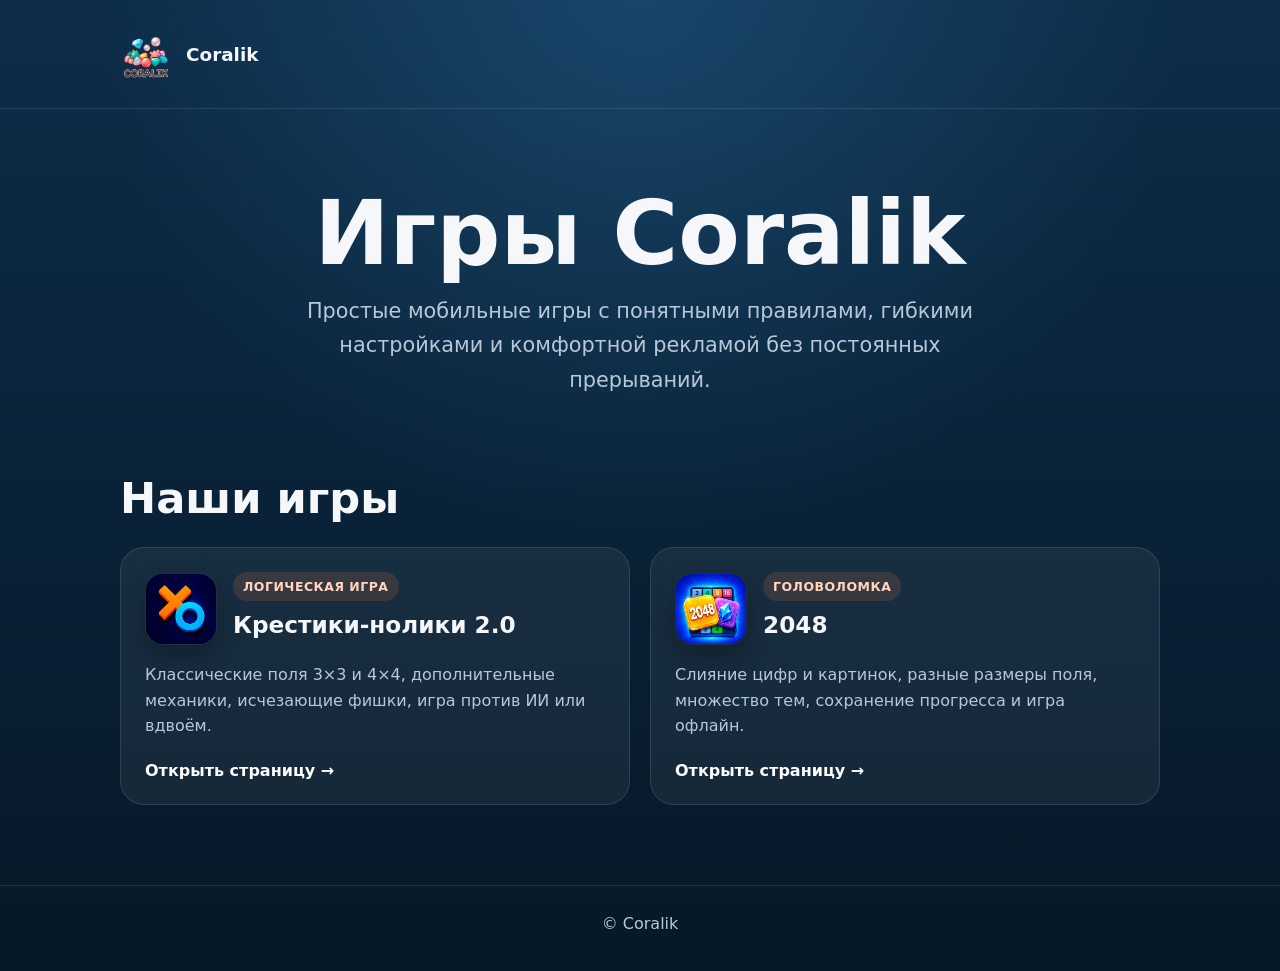
==== commit 63e0eb6d: "Update index.html" ====
--- a/index.html
+++ b/index.html
@@ -1,289 +1,3 @@
-ChatGPT Plus
-
-
-
-
-
-
-
-
-
-
-
-
-
-
-
-
-
-
-
-
-
-
-
-
-
-
-Today 12:10 PM
-заполнение карточки игры для онлайн магазинов русторе и гугл плэй
-
-image.png
-такие теги подойдут?
-
-Today 2:27 PM
-топорно и глупо написано с плохим русским
-
-2048: пазл на слияние — простая и увлекательная головоломка, в которой знакомая механика становится заметно разнообразнее.
-
-Объединяйте одинаковые плитки, продумывайте ходы и стремитесь к новым значениям. Вы можете играть с классическими цифрами или выбрать наборы с картинками. Доступны поля разного размера, поэтому каждая партия ощущается по-своему.
-
-Следите за рекордами, прогрессом и игровой статистикой. Собирайте всю коллекцию спрайтов и меняйте оформление под настроение.
-
-• Более 20 тем оформления;
-• Более 15 наборов цифр и картинок;
-• Несколько размеров игрового поля;
-• Отслеживайте прогресс и лучшие результаты;
-• Играйте офлайн;
-• Весь контент открыт с самого начала.
-
-Без рекламы между партиями и по таймеру. В приложении используется только небольшой баннер.
-
-Выбирайте любимое оформление, объединяйте цифры и картинки и играйте в удобном темпе. Простая логическая игра, к которой приятно возвращаться. проверь на ключевые слова
-
-Можно заменить текст визуальными обозначениями:
-
-Кубок + число — общий рекорд.
-
-Миниатюра текущего набора + число — рекорд выбранного набора.
-
-Например:
-
-🏆 58 240
-💎 31 960
-
-Для набора с картинками лучше показывать не универсальный значок, а маленькую иконку самого набора: кристалл, космос, лес и т. п. Тогда различие понятно без подписей.
-
-Дополнительно можно использовать цвет:
-
-общий рекорд — золотой кубок;
-
-рекорд набора — иконка набора в его цвете.
-
-Самый понятный вариант без слов: кубок для общего результата и превью выбранного набора для локального результата.
-
-
-app_icon(1).png
-создай спрайт с кубком для использования в приложении. квадратный в стиле загруженного файла
-
-Generated image: Golden trophy achievement icon
-
-
-Edit
-
-
-tile_9.png
-удали со спрайта цифру и нарисуй там кубок. не меняй больше ничего.
-
-Generated image: Golden trophy award icon
-
-
-Edit
-
-
-SS_ru_5.png
-SS_en_1.png
-SS_en_2.png
-SS_en_3.png
-SS_en_4.png
-SS_en_5.png
-SS_ru_1.png
-SS_ru_2.png
-SS_ru_3.png
-SS_ru_4.png
-LOGO_CORALIK_1.png
-Крестики-нолики 2.0 X/O Краткое
-Классика с дополнениями, 3×3 и 4×4, вдвоем или против ИИ.
-Основное
-Coralik: Крестики-нолики 2.0 — классическая игра с расширенными возможностями без перерывов на рекламу. Играйте вдвоем на одном экране или соревнуйтесь с ИИ. Работает офлайн.
-
-Любите крестики-нолики, но классическая версия стала слишком предсказуемой? В игре сохранены знакомые правила, но добавлены новые ходы, которые могут полностью изменить ситуацию на поле.
-
-🚀 Выбирайте свой вариант игры: классические крестики-нолики или расширенный режим с дополнительными возможностями. Играйте на поле 3×3 или 4×4 и подбирайте подходящий уровень сложности.
-
-В расширенном режиме можно убирать фишки соперника, заменять их своими и замораживать собственные фишки. Такие действия меняют ситуацию на поле и заставляют пересматривать тактику прямо во время партии.
-
-Исчезающие фишки: включите режим, в котором старые фишки постепенно пропадают с поля. Следите за порядком ходов, запоминайте расстановку и заранее учитывайте, какая фишка исчезнет следующей.
-
-Не нужно смотреть рекламу, чтобы начать игру или использовать расширенный режим. Дополнения доступны в каждой партии. Никаких раздражающих объявлений между играми, платных подписок и заблокированных функций. Игра полностью работает без интернета, а монетизация сведена к минимуму.
-
-🎨 Конструктор визуального стиля
-
-Настройте игру под себя: выбирайте фон, оформление поля и внешний вид крестиков и ноликов. Можно использовать готовые сочетания или собрать собственный вариант из разных элементов.
-
-Хотите спокойный и строгий дизайн? Выберите минималистичное оформление. Нравятся яркие варианты? Добавьте цветной фон и необычные фишки. Внешний вид игры легко менять под настроение.
-
-👥 Играйте с ИИ или вдвоем
-
-Хотите потренироваться? Сыграйте против искусственного интеллекта, подберите подходящую сложность и испытайте разные способы использования дополнительных возможностей.
-
-Играете вместе? Запускайте режим на двоих на одном экране и выясните, кто лучше справится с меняющейся ситуацией на поле и исчезающими фишками.
-
-Интерфейс переведён на русский и другие языки.
-
-Скачивайте бесплатно, выбирайте свой стиль — и побеждайте! Как работают бонусы и механики в игре?
-В процессе партии вы можете активировать специальные возможности: взрывать фишки соперника, чтобы разрушить его стратегию, замораживать свой ход или менять фишки местами. Также помните о динамике — через несколько ходов фишки могут исчезать с поля!
-Можно ли играть, если нет интернета?
-Да, игра полностью автономна. Вы можете спокойно играть в метро, самолете или за городом в режиме офлайн.
-Нужно ли платить за смену темы оформления или бонусы?
-Нет, абсолютно весь контент в игре бесплатный. В приложении нет никаких встроенных покупок, скрытых платежей или платных подписок — все функции доступны сразу.
-Как работает монетизация, если всё бесплатно?
-Мы сами очень устали от засилия рекламы в игровых приложениях. Поэтому в нашей игре монетизация минимизирована и максимально комфортна для игрока. В игре есть стандартный баннер и реклама за вознаграждение, которая используется очень редко.
-Подходит ли игра для детей?
-В игре не содержится никакого запрещенного контента. Между тем необходимо помнить, что в игре присутствует реклама, поэтому контроль со стороны взрослых все-таки требуется.
-Можно ли настроить игру в строгом стиле?
-Конечно! Если вы любите сосредоточиться на тактике или просто устали от обилия цветов в приложениях, выберите строгие элементы интерфейса, чтобы сделать графику минималистичной и стильной. мне нужна страничка для git pages об этом приложении. Максимально простая, но красивая. используй загруженные скриншоты. Страничек должно быть две на русском и английском языках.
-
-как правильно разместить файлы на гит хабе, если у меня есть проект Coralik, который будет содержать в себе ссылки на несколько игр?
-
-в корне должен находиться файл app-ads.txt могу я его один использовать для всех игр?
-
-как создать папку на гитхаб?
-
-assets/LOGO_CORALIK_1.png файл уже существует
-
-В вашем коде всё указано правильно:
-
-<img src="assets/LOGO_CORALIK_1.png" alt="Coralik">
-Значит структура репозитория должна быть такой:
-
-Coralik/
-├── index.html
-├── assets/
-│   └── LOGO_CORALIK_1.png
-└── games/
-Если логотип не отображается, проверьте только три вещи:
-
-Имя файла полностью совпадает:
-LOGO_CORALIK_1.png
-
-Папка называется именно:
-assets
-
-index.html и папка assets находятся на одном уровне.
-
-Ещё можно открыть логотип напрямую по адресу:
-
-https://ваш-логин.github.io/Coralik/assets/LOGO_CORALIK_1.png
-Если картинка по этому адресу открывается, значит путь в HTML правильный. Если нет, проблема в расположении файла или регистре букв.
-
-
-как правильно разместить файлы, сразу создать папку games и загрузить ее целиком?
-
-Да, удобнее сразу подготовить папку games на компьютере и загрузить её целиком.
-
-Структура должна быть такой:
-
-Coralik/
-├── index.html
-├── app-ads.txt
-├── assets/
-│   └── LOGO_CORALIK_1.png
-└── games/
-    ├── tic-tac-toe/
-    │   ├── index.html
-    │   ├── en.html
-    │   ├── styles.css
-    │   └── assets/
-    │       └── скриншоты игры
-    │
-    └── 2048/
-        ├── index.html
-        ├── en.html
-        ├── styles.css
-        └── assets/
-На GitHub:
-
-Откройте корень репозитория Coralik.
-
-Нажмите Add file → Upload files.
-
-Перетащите папку games целиком в окно браузера.
-
-Дождитесь загрузки всех файлов.
-
-Нажмите Commit changes.
-
-Не загружайте внешний каталог Coralik внутрь репозитория, иначе получится лишний уровень:
-
-Coralik/Coralik/games/
-Нужно, чтобы index.html, assets и games находились сразу в корне репозитория.
-
-
-icon.png
-app_icon_512.png
-нужно сделать маленькое превью с иконкой приложения на главной странице сайта. 
-
-Да. На главной странице лучше сделать небольшую иконку внутри карточки игры.
-
-Я подготовил обновлённый файл:
-
-index_with_icons.html
-
-Что нужно положить в папку assets
-assets/
-├── LOGO_CORALIK_1.png
-├── icon_tictactoe.png
-└── icon_2048.png
-Что уже учтено в файле
-Для карточек используются такие строки:
-
-<img class="app-icon" src="assets/icon_tictactoe.png" alt="Иконка Крестики-нолики 2.0">
-<img class="app-icon" src="assets/icon_2048.png" alt="Иконка 2048">
-То есть:
-
-иконку крестиков-ноликов нужно сохранить как icon_tictactoe.png
-
-иконку 2048 нужно сохранить как icon_2048.png
-
-Если не хотите скачивать файл, вот суть правки
-Внутри карточки игры нужно добавить блок:
-
-<div class="card-top">
-  <img class="app-icon" src="assets/icon_tictactoe.png" alt="Иконка Крестики-нолики 2.0">
-  <div>
-    <span class="tag">Логическая игра</span>
-    <h3>Крестики-нолики 2.0</h3>
-  </div>
-</div>
-И стили:
-
-.card-top{
-  display:flex;
-  align-items:center;
-  gap:16px;
-  margin-bottom:16px;
-}
-
-.app-icon{
-  width:72px;
-  height:72px;
-  border-radius:18px;
-  flex:0 0 72px;
-  object-fit:cover;
-  box-shadow:0 10px 25px rgba(0,0,0,.28);
-  border:1px solid rgba(255,255,255,.08);
-  background:#0a1f31;
-}
-Если хотите, я могу сразу сделать ещё более красивую версию главной страницы: с крупным баннером сверху и карточками игр с иконкой + кнопкой.
-
-
-
-index_with_icons.html
-
-
-
-
 <!doctype html>
 <html lang="ru">
 <head>
